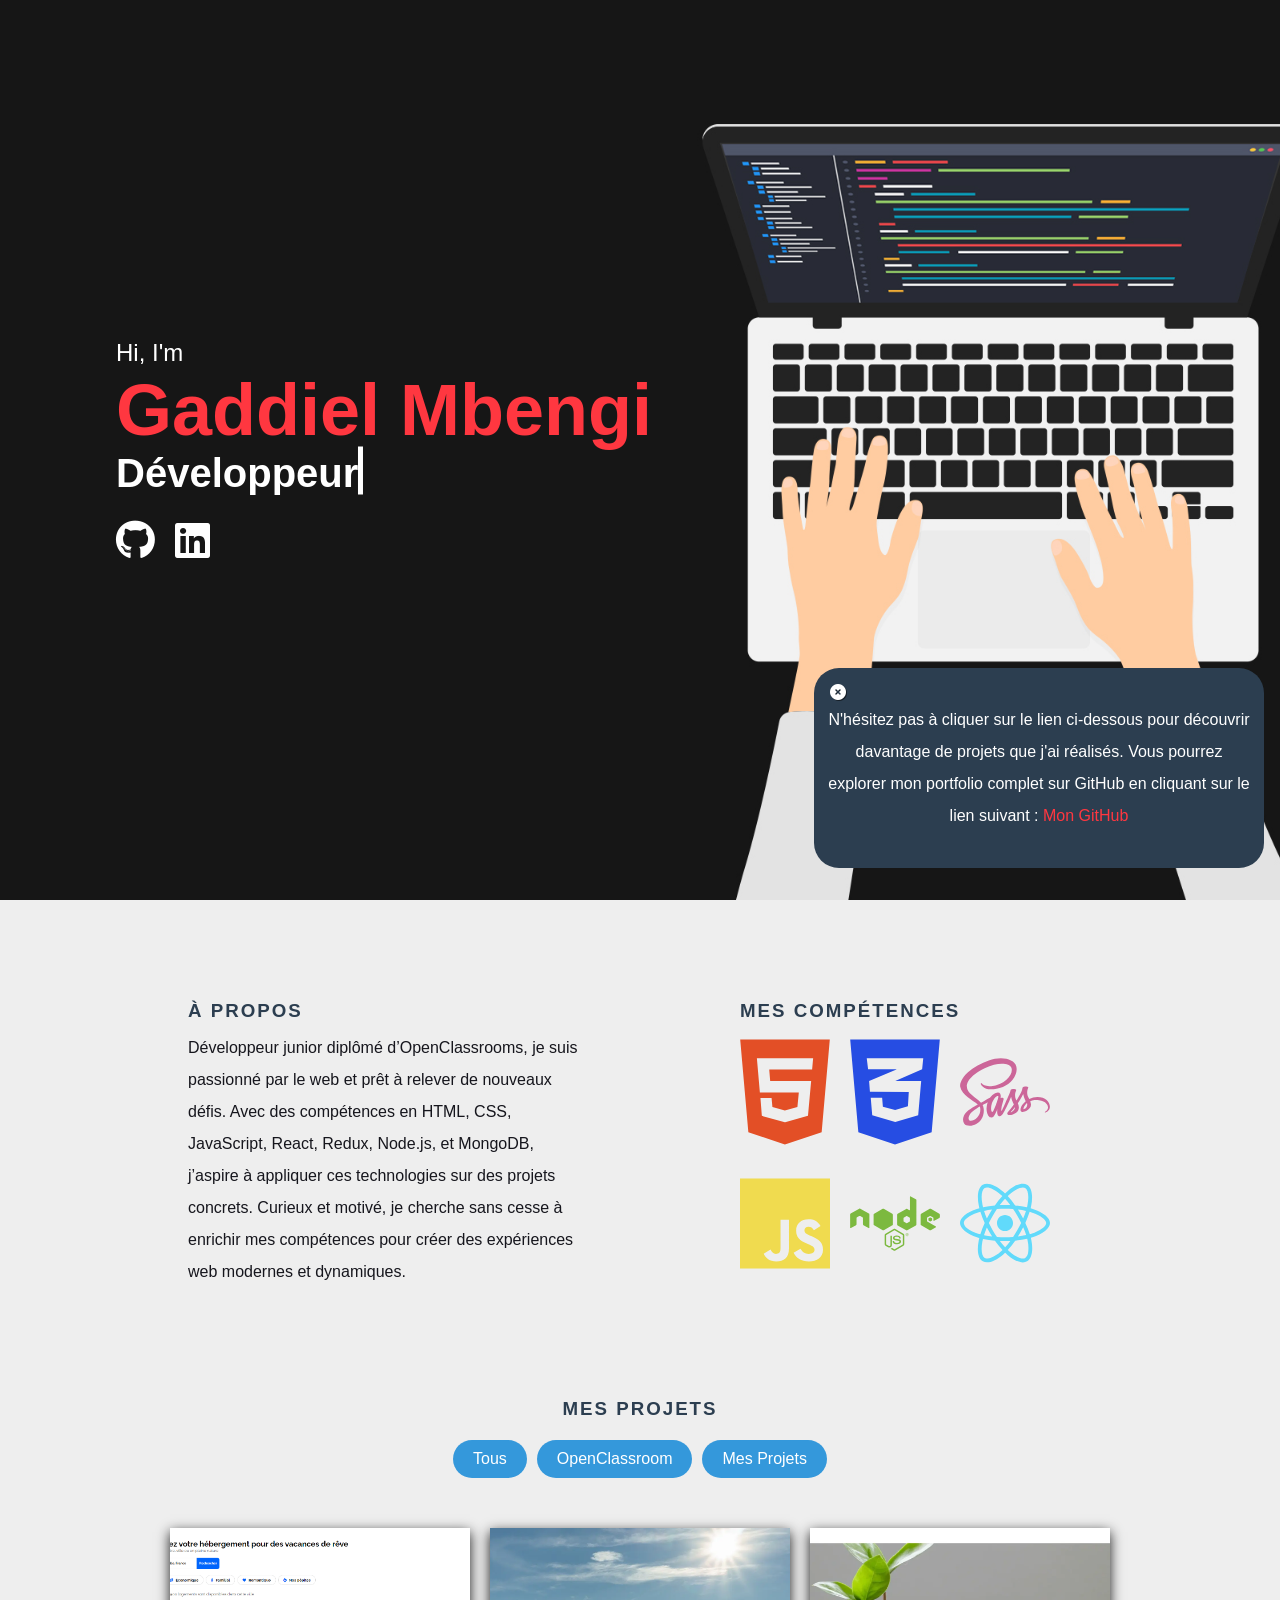
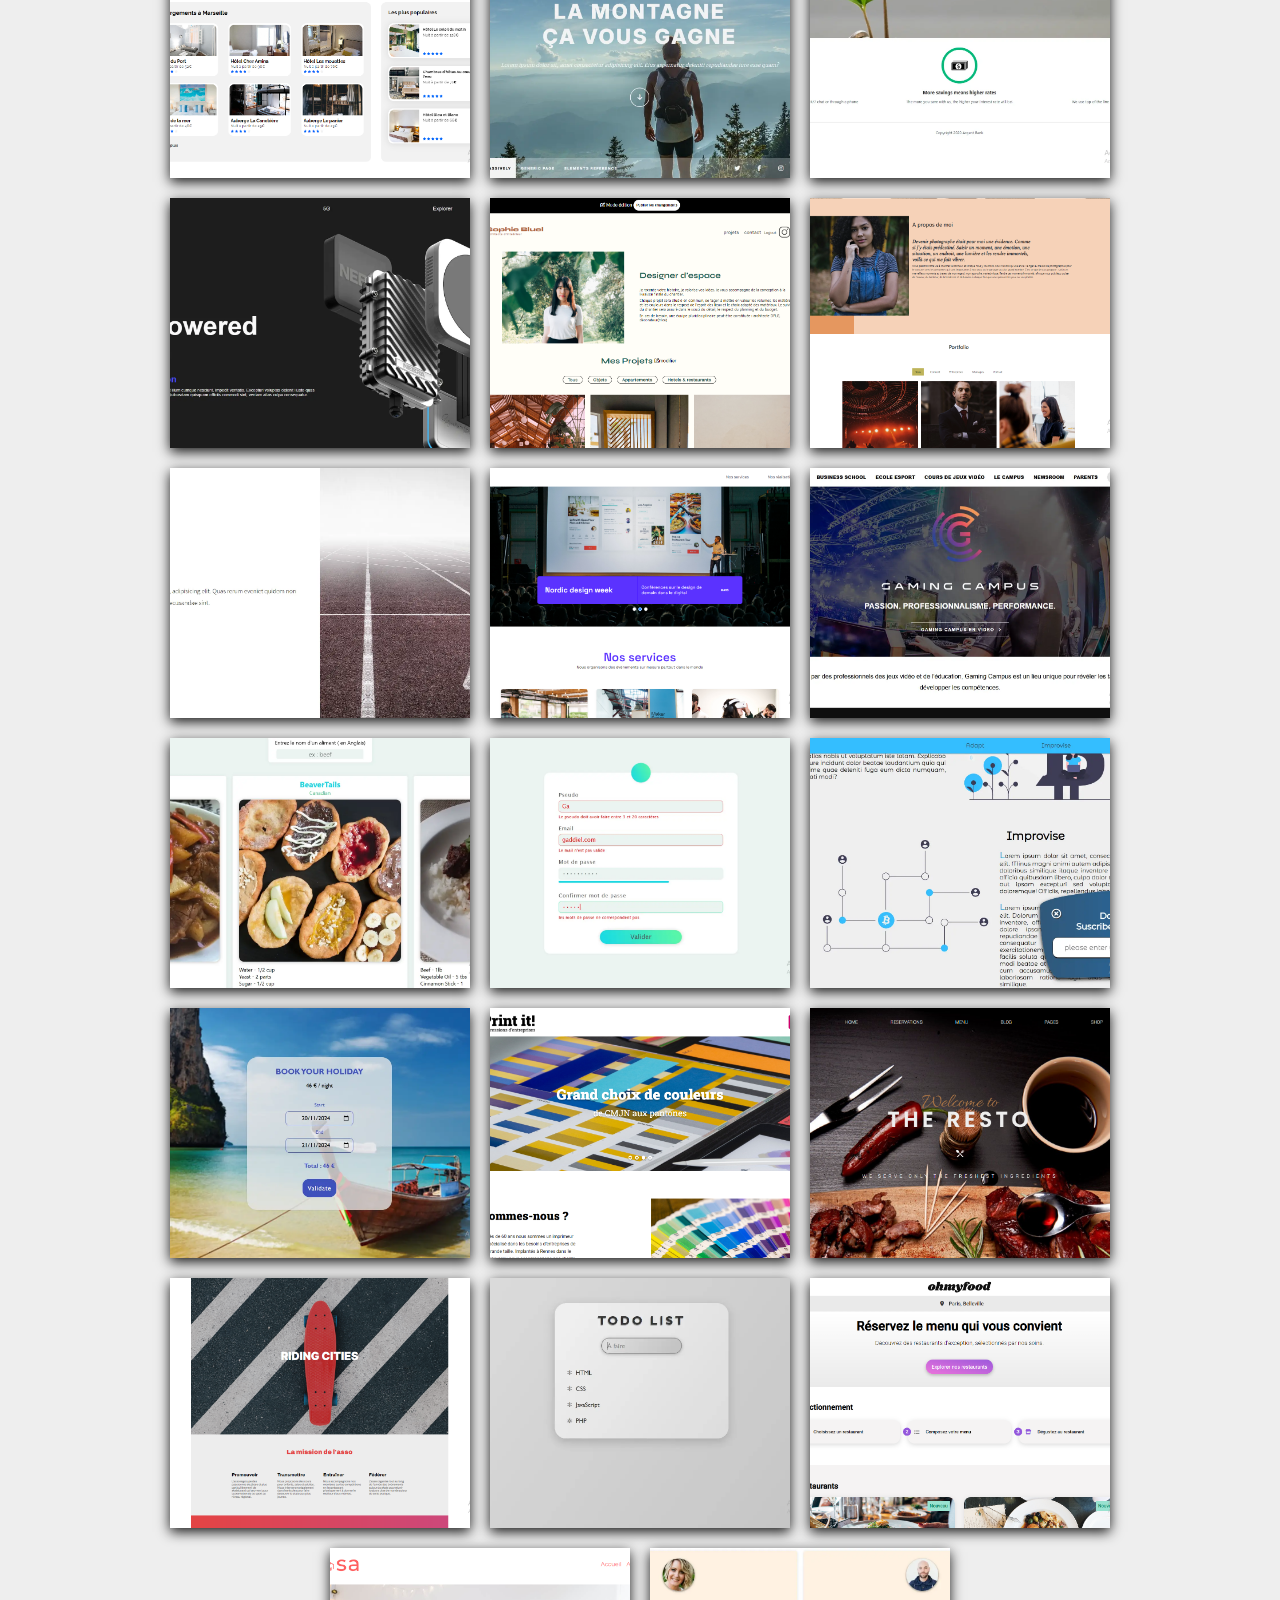
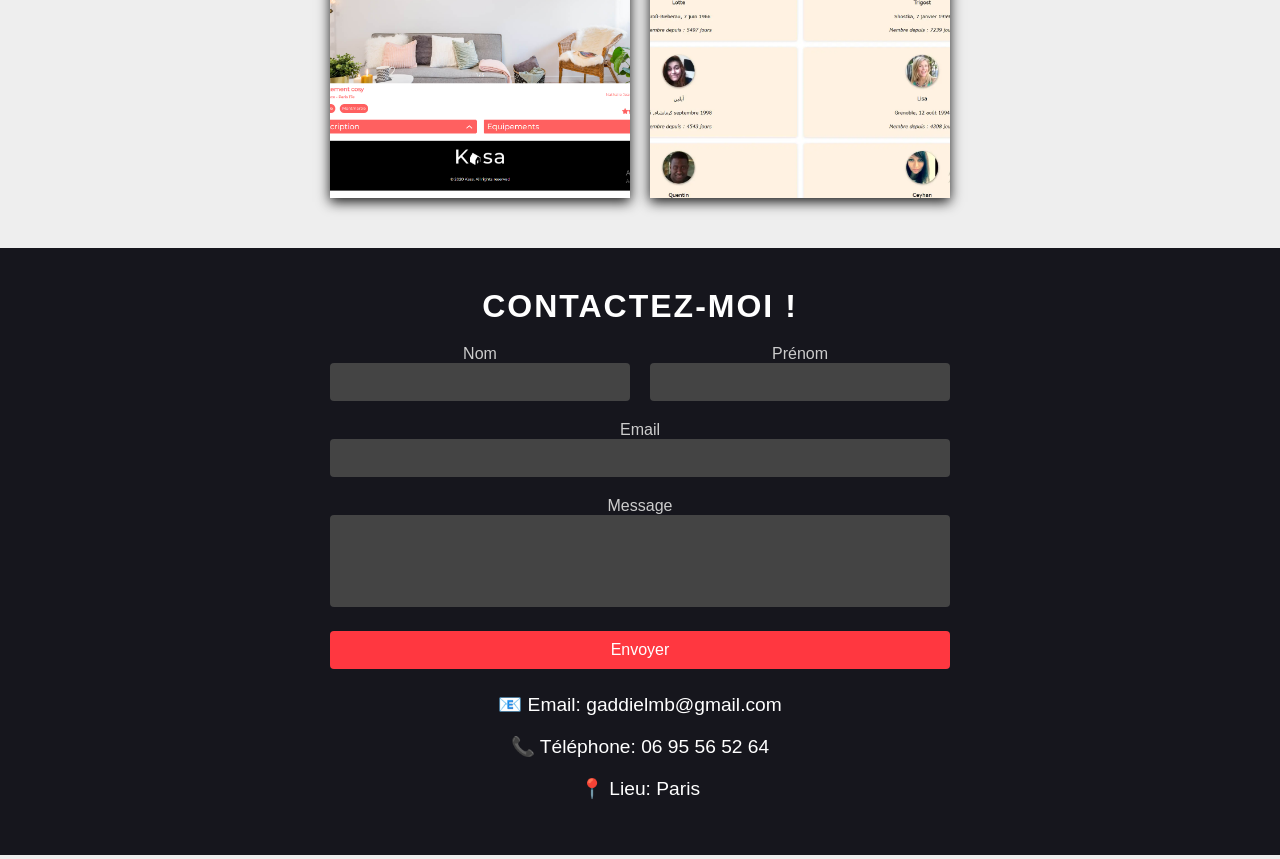
==== index.html @ 3ad23353 "first commit" ====
<!DOCTYPE html>
<html lang="en">
  <head>
    <meta charset="UTF-8" />
    <meta name="viewport" content="width=device-width, initial-scale=1.0" />
    <title>Portfolio</title>
    <link
      rel="stylesheet"
      href="https://cdnjs.cloudflare.com/ajax/libs/font-awesome/6.0.0-beta3/css/all.min.css"
    />
    <link rel="preconnect" href="https://fonts.googleapis.com" />
    <link rel="preconnect" href="https://fonts.gstatic.com" crossorigin />
    <link
      href="https://fonts.googleapis.com/css2?family=Montserrat:ital,wght@0,100..900;1,100..900&display=swap"
      rel="stylesheet"
    />
    <link rel="stylesheet" href="./assets/styles/index.css" />
  </head>
  <body>
    <header id="reset">
      <nav>
        <div class="hamburger-menu" id="hamburger-menu">
          <i class="fas fa-bars"></i>
        </div>
        <span class="link"><a href="#reset">Gaddiel Mbengi</a></span>
        <ul id="nav-links">
          <li><a href="#about" class="link">À Propos</a></li>
          <li><a href="#project" class="link">Projets</a></li>
          <li><a href="#contact" class="link">Contact</a></li>
        </ul>
      </nav>
      <div class="header-text">
        <div>
          <p>Hi, I'm</p>
          <h1>Gaddiel Mbengi</h1>
          <h2 id="target"></h2>
          <div class="social-links">
            <a href="https://github.com/Gaddmb" target="_blank">
              <i class="fab fa-github"></i>
            </a>
            <a href="https://www.linkedin.com/in/tonprofil" target="_blank">
              <i class="fab fa-linkedin"></i>
            </a>
          </div>
        </div>
      </div>
    </header>

    <main>
      <section class="about-section" id="about">
        <article class="about-description">
          <h3>À propos</h3>
          <p>
            Développeur junior diplômé d’OpenClassrooms, je suis passionné par
            le web et prêt à relever de nouveaux défis. Avec des compétences en
            HTML, CSS, JavaScript, React, Redux, Node.js, et MongoDB, j’aspire à
            appliquer ces technologies sur des projets concrets. Curieux et
            motivé, je cherche sans cesse à enrichir mes compétences pour créer
            des expériences web modernes et dynamiques.
          </p>
        </article>
        <div class="skills-section">
          <h3>Mes compétences</h3>
          <div id="skills-gallery" class="image-gallery"></div>
        </div>
      </section>

      <section class="container" id="project">
        <h3>Mes Projets</h3>
        <div class="tabs">
          <button
            class="tab-button"
            data-filter="all"
            aria-label="Tous les projets"
          >
            Tous
          </button>
          <button
            class="tab-button"
            data-filter="OpenClassroom"
            aria-label="Projets OpenClassroom"
          >
            OpenClassroom
          </button>
          <button
            class="tab-button"
            data-filter="MyProject"
            aria-label="Mes projets"
          >
            Mes Projets
          </button>
        </div>
        <div id="container-img" class="image-gallery"></div>
      </section>
    </main>
    <div class="pop-up" id="popup">
      <div class="pop-up-container">
        <p>
          N'hésitez pas à cliquer sur le lien ci-dessous pour découvrir
          davantage de projets que j'ai réalisés. Vous pourrez explorer mon
          portfolio complet sur GitHub en cliquant sur le lien suivant :
          <a href="https://github.com/Gaddmb?tab=repositories" target="_blank">
            Mon GitHub
          </a>
        </p>
        <i class="fas fa-times-circle" id="closeBtn"></i>
      </div>
    </div>

    <footer id="contact">
      <div class="container-footer">
        <h3>Contactez-moi !</h3>
        <form class="contact-form" action="#" method="post">
          <div class="form-row">
            <div class="form-group">
              <label for="last-name">Nom</label>
              <input type="text" id="last-name" name="last-name" required />
            </div>
            <div class="form-group">
              <label for="first-name">Prénom</label>
              <input type="text" id="first-name" name="first-name" required />
            </div>
          </div>
          <div class="form-group">
            <label for="email">Email</label>
            <input type="email" id="email" name="email" required />
          </div>
          <div class="form-group">
            <label for="message">Message</label>
            <textarea id="message" name="message" rows="4" required></textarea>
          </div>
          <button type="submit">Envoyer</button>
        </form>

        <div class="contact-info">
          <p>
            <span role="img" aria-label="Email">📧</span> Email:
            <a href="mailto:gaddielmb@gmail.com">gaddielmb@gmail.com</a>
          </p>
          <p>
            <span role="img" aria-label="Phone">📞</span> Téléphone:
            <a href="tel:+33695565264">06 95 56 52 64</a>
          </p>
          <p><span role="img" aria-label="Location">📍</span> Lieu: Paris</p>
        </div>
      </div>
    </footer>

    <script src="./assets/Js/index.js"></script>
  </body>
</html>
---- assets/styles/index.css ----
@font-face {
  font-family: "Montserrat";
  src: url(/assets/fonts/Montserrat-Regular.ttf);
}
*,
::before,
::after {
  margin: 0;
  padding: 0;
  -webkit-box-sizing: border-box;
          box-sizing: border-box;
  list-style: none;
  text-decoration: none;
}

html {
  scroll-behavior: smooth;
}

body {
  position: relative;
  min-height: 100vh;
  font-family: Montserra, sans-serif;
  background: #eee;
}

p {
  line-height: 2rem;
}

h3 {
  letter-spacing: 2px;
  text-transform: uppercase;
  color: #2c3e50;
}

header {
  position: relative;
  height: 100vh;
  width: 100%;
  background: url(/assets/img/Dev.jpg) fixed center/cover;
}
header .header-text {
  position: absolute;
  display: -webkit-box;
  display: -ms-flexbox;
  display: flex;
  -webkit-box-orient: vertical;
  -webkit-box-direction: normal;
      -ms-flex-direction: column;
          flex-direction: column;
  -webkit-box-pack: center;
      -ms-flex-pack: center;
          justify-content: center;
  -webkit-box-align: center;
      -ms-flex-align: center;
          align-items: center;
  top: 50%;
  left: 30%;
  -webkit-transform: translate(-50%, -50%);
          transform: translate(-50%, -50%);
}
header .header-text h1 {
  font-size: 4.5rem;
  color: #ff3740;
}
@media (max-width: 768px) {
  header .header-text h1 {
    font-size: 3rem;
  }
}
header .header-text h2 {
  font-size: 2.5rem;
  color: white;
}
@media (max-width: 768px) {
  header .header-text h2 {
    font-size: 2rem;
  }
}
header .header-text p {
  font-size: 1.5rem;
  color: white;
}
@media (max-width: 768px) {
  header .header-text p {
    font-size: 1.2rem;
  }
}
header .header-text #target {
  display: -webkit-box;
  display: -ms-flexbox;
  display: flex;
  position: relative;
}
header .header-text #target::after {
  content: "";
  height: 3rem;
  width: 5px;
  background: white;
  top: 0;
  -webkit-transform: translateY(-4px);
          transform: translateY(-4px);
  -webkit-animation: anim 1s linear infinite;
          animation: anim 1s linear infinite;
}
@-webkit-keyframes anim {
  50% {
    opacity: 0.1;
  }
  100% {
    opacity: 1;
  }
}
@keyframes anim {
  50% {
    opacity: 0.1;
  }
  100% {
    opacity: 1;
  }
}
@media (max-width: 768px) {
  header .header-text {
    left: 40%;
  }
}
header .social-links {
  display: -webkit-box;
  display: -ms-flexbox;
  display: flex;
  gap: 20px;
  margin-top: 20px;
}
header .social-links a {
  color: white;
  font-size: 2.5rem;
}
header nav {
  display: -webkit-box;
  display: -ms-flexbox;
  display: flex;
  -webkit-box-align: center;
      -ms-flex-align: center;
          align-items: center;
  -webkit-box-pack: justify;
      -ms-flex-pack: justify;
          justify-content: space-between;
  position: fixed;
  width: 100%;
  padding: 20px 50px;
  background-color: #16161d;
  top: -80px;
  z-index: 1;
  -webkit-transition: 1s;
  transition: 1s;
}
header nav .hamburger-menu {
  display: none;
  cursor: pointer;
  font-size: 2rem;
  color: white;
}
header nav a {
  color: white;
  -webkit-transition: 0.8s;
  transition: 0.8s;
}
header nav a:hover {
  color: #ff3740;
}
header nav #nav-links {
  display: -webkit-box;
  display: -ms-flexbox;
  display: flex;
  -webkit-box-pack: end;
      -ms-flex-pack: end;
          justify-content: flex-end;
  width: 50%;
}
header nav #nav-links li {
  padding: 10px;
  cursor: pointer;
}
header nav #nav-links.active {
  display: -webkit-box;
  display: -ms-flexbox;
  display: flex;
}
@media (max-width: 768px) {
  header nav {
    -webkit-box-orient: vertical;
    -webkit-box-direction: normal;
        -ms-flex-direction: column;
            flex-direction: column;
    padding: 15px;
  }
  header nav .hamburger-menu {
    display: block;
  }
  header nav #nav-links {
    display: none;
    -webkit-box-orient: vertical;
    -webkit-box-direction: normal;
        -ms-flex-direction: column;
            flex-direction: column;
    width: 100%;
    text-align: center;
  }
  header nav #nav-links li {
    padding: 15px 0;
  }
  header nav #nav-links.active {
    display: -webkit-box;
    display: -ms-flexbox;
    display: flex;
  }
}

main {
  width: 80%;
  margin: 0 auto;
  color: #16161d;
}
main .about-section {
  display: grid;
  grid-template-columns: 50% 50%;
  margin: 40px 0;
}
main .about-section .about-description {
  padding: 60px;
  -webkit-transform: translateY(80px);
          transform: translateY(80px);
  opacity: 0;
  -webkit-transition: 1s ease-in;
  transition: 1s ease-in;
}
main .about-section .about-description p {
  margin-top: 10px;
}
main .about-section .skills-section {
  padding: 60px 100px;
  -webkit-transform: translateY(80px);
          transform: translateY(80px);
  opacity: 0;
  -webkit-transition: 1s ease-in;
  transition: 1s ease-in;
}
main .about-section .skills-section #skills-gallery {
  display: -webkit-box;
  display: -ms-flexbox;
  display: flex;
  -ms-flex-wrap: wrap;
      flex-wrap: wrap;
  gap: 20px;
  -webkit-box-pack: start;
      -ms-flex-pack: start;
          justify-content: flex-start;
  margin-top: 10px;
}
main .about-section .skills-section #skills-gallery img {
  width: 100%;
  height: auto;
  max-width: 90px;
  -o-object-fit: contain;
     object-fit: contain;
  -webkit-transition: -webkit-transform 0.3s ease;
  transition: -webkit-transform 0.3s ease;
  transition: transform 0.3s ease;
  transition: transform 0.3s ease, -webkit-transform 0.3s ease;
}
main .about-section .skills-section #skills-gallery img:hover {
  -webkit-transform: scale(1.1);
          transform: scale(1.1);
}
@media (max-width: 768px) {
  main .about-section .skills-section #skills-gallery {
    -ms-flex-pack: distribute;
        justify-content: space-around;
    gap: 20px;
    margin-top: 30px;
  }
}
@media (max-width: 768px) {
  main h3 {
    font-size: 1.5rem;
    margin: 20px 0;
  }
  main .about-section {
    grid-template-columns: 1fr;
  }
  main .about-section .about-description,
  main .about-section .skills-section {
    padding: 20px;
  }
}
main .container {
  margin-top: 50px;
  text-align: center;
  -webkit-transform: translateY(80px);
          transform: translateY(80px);
  opacity: 0;
  -webkit-transition: 1s ease-in;
  transition: 1s ease-in;
}
main .container .tabs {
  margin: 20px 0;
  text-align: center;
  display: -webkit-box;
  display: -ms-flexbox;
  display: flex;
  -webkit-box-pack: center;
      -ms-flex-pack: center;
          justify-content: center;
  gap: 10px;
}
main .container .tabs .tab-button {
  padding: 10px 20px;
  cursor: pointer;
  color: white;
  background-color: #3498db;
  border-radius: 50px;
  border: none;
  font-size: 1rem;
}
main .container .tabs .tab-button:hover {
  background-color: #2c3e50;
  -webkit-transform: scale(1.05);
          transform: scale(1.05);
}
@media (max-width: 468px) {
  main .container .tabs .tab-button {
    padding: 0px 20px;
  }
}
main .container .image-gallery {
  display: -webkit-box;
  display: -ms-flexbox;
  display: flex;
  -ms-flex-wrap: wrap;
      flex-wrap: wrap;
  gap: 20px;
  -webkit-box-pack: center;
      -ms-flex-pack: center;
          justify-content: center;
  margin-bottom: 50px;
  margin-top: 50px;
}
main .container .project-card {
  position: relative;
  width: 300px;
  height: 250px;
  overflow: hidden;
  background-color: white;
  -webkit-box-shadow: 0 4px 12px rgba(0, 0, 0, 0.9);
          box-shadow: 0 4px 12px rgba(0, 0, 0, 0.9);
  -webkit-transition: -webkit-box-shadow 0.3s ease, -webkit-transform 0.2s ease;
  transition: -webkit-box-shadow 0.3s ease, -webkit-transform 0.2s ease;
  transition: box-shadow 0.3s ease, transform 0.2s ease;
  transition: box-shadow 0.3s ease, transform 0.2s ease, -webkit-box-shadow 0.3s ease, -webkit-transform 0.2s ease;
}
main .container .project-card:hover {
  -webkit-box-shadow: 0px 6px 10px rgba(0, 0, 0, 0.3);
          box-shadow: 0px 6px 10px rgba(0, 0, 0, 0.3);
  -webkit-transform: translateY(-5px);
          transform: translateY(-5px);
}
main .container .project-card img {
  width: 100%;
  height: 100%;
  -o-object-fit: cover;
     object-fit: cover;
  -webkit-transition: -webkit-transform 0.3s ease;
  transition: -webkit-transform 0.3s ease;
  transition: transform 0.3s ease;
  transition: transform 0.3s ease, -webkit-transform 0.3s ease;
}
main .container .project-card img:hover {
  -webkit-transform: scale(1.1);
          transform: scale(1.1);
}
@media (max-width: 768px) {
  main .container .project-card {
    width: 100%;
    height: auto;
  }
}
main .container .overlay {
  position: absolute;
  top: 0;
  left: 0;
  width: 100%;
  height: 100%;
  background-color: rgba(0, 0, 0, 0.8);
  display: -webkit-box;
  display: -ms-flexbox;
  display: flex;
  -webkit-box-orient: vertical;
  -webkit-box-direction: normal;
      -ms-flex-direction: column;
          flex-direction: column;
  -webkit-box-pack: center;
      -ms-flex-pack: center;
          justify-content: center;
  -webkit-box-align: center;
      -ms-flex-align: center;
          align-items: center;
  opacity: 0;
  -webkit-transition: opacity 0.3s ease;
  transition: opacity 0.3s ease;
}
main .container .overlay:hover {
  opacity: 1;
}
main .container .overlay h4 {
  color: #eee;
  margin-bottom: 10px;
  font-size: 18px;
}
main .container .overlay a {
  color: #ff3740;
  text-decoration: none;
  font-weight: bold;
}
main .container .overlay a:hover {
  text-decoration: underline;
  color: #ff3740;
}

footer {
  background-color: #16161d;
  color: white;
  padding: 40px 20px;
  text-align: center;
}
footer .container-footer {
  max-width: 50%;
  margin: 0 auto;
}
@media (max-width: 768px) {
  footer .container-footer {
    max-width: 80%;
  }
}
footer .container-footer h3 {
  font-size: 2rem;
  margin-bottom: 20px;
  color: white;
}
footer .contact-form {
  display: -webkit-box;
  display: -ms-flexbox;
  display: flex;
  -webkit-box-orient: vertical;
  -webkit-box-direction: normal;
      -ms-flex-direction: column;
          flex-direction: column;
  gap: 20px;
}
footer .form-row {
  display: -webkit-box;
  display: -ms-flexbox;
  display: flex;
  gap: 20px;
}
footer .form-group {
  -webkit-box-flex: 1;
      -ms-flex: 1;
          flex: 1;
}
footer .form-group label {
  font-size: 1rem;
  margin-bottom: 5px;
  color: #ccc;
}
footer .form-group input,
footer .form-group textarea {
  width: 100%;
  padding: 10px;
  border: none;
  border-radius: 4px;
  background-color: #444;
  color: white;
  font-size: 1rem;
  resize: none;
}
footer .form-group input::-webkit-input-placeholder, footer .form-group textarea::-webkit-input-placeholder {
  color: white;
}
footer .form-group input::-moz-placeholder, footer .form-group textarea::-moz-placeholder {
  color: white;
}
footer .form-group input:-ms-input-placeholder, footer .form-group textarea:-ms-input-placeholder {
  color: white;
}
footer .form-group input::-ms-input-placeholder, footer .form-group textarea::-ms-input-placeholder {
  color: white;
}
footer .form-group input::placeholder,
footer .form-group textarea::placeholder {
  color: white;
}
footer button {
  padding: 10px 20px;
  background-color: #ff3740;
  color: white;
  border: none;
  border-radius: 4px;
  cursor: pointer;
  font-size: 1rem;
  -webkit-transition: background-color 0.3s;
  transition: background-color 0.3s;
}
footer button:hover {
  background-color: #ff3740;
}
footer .contact-info {
  margin-top: 20px;
  font-size: 1.2rem;
}
footer .contact-info p {
  margin: 10px 0;
}
footer .contact-info a {
  color: white;
  text-decoration: none;
}
footer .contact-info a:hover {
  text-decoration: underline;
}

.pop-up {
  position: fixed;
  right: 1rem;
  bottom: 2rem;
  width: 450px;
  height: 200px;
  background-color: #2c3e50;
  border-radius: 25px;
  opacity: 0;
  -webkit-transform: translateX(300px);
          transform: translateX(300px);
  -webkit-transition: 1s ease-out;
  transition: 1s ease-out;
  display: -webkit-box;
  display: -ms-flexbox;
  display: flex;
  -webkit-box-pack: center;
      -ms-flex-pack: center;
          justify-content: center;
  -webkit-box-align: center;
      -ms-flex-align: center;
          align-items: center;
}
.pop-up a {
  color: #ff3740;
}
.pop-up .pop-up-container p {
  text-align: center;
  color: white;
  padding: 12px;
  font-size: 1rem;
}
.pop-up .pop-up-container .fa-times-circle {
  position: absolute;
  left: 1rem;
  top: 1rem;
  font-size: 1rem;
  color: white;
  text-shadow: 1px 1px 0px rgba(0, 0, 0, 0.5);
  cursor: pointer;
}
@media (max-width: 1024px) {
  .pop-up {
    width: 400px;
    height: 180px;
    border-radius: 20px;
  }
  .pop-up .pop-up-container p {
    font-size: 1rem;
    padding: 10px;
  }
  .pop-up .pop-up-container .fa-times-circle {
    font-size: 1rem;
  }
}
@media (max-width: 768px) {
  .pop-up {
    width: 50%;
    height: auto;
    right: 0.5rem;
    bottom: 1rem;
    border-radius: 20px;
  }
  .pop-up .pop-up-container p {
    font-size: 14px;
    padding: 10px 30px;
    line-height: 1;
  }
  .pop-up .pop-up-container .fa-times-circle {
    font-size: 1rem;
  }
}
@media (max-width: 480px) {
  .pop-up {
    width: 95%;
    height: auto;
    bottom: 0;
    right: 0;
    left: 0;
    border-radius: 15px;
  }
  .pop-up .pop-up-container p {
    font-size: 0.9rem;
    padding: 8px;
  }
  .pop-up .pop-up-container .fa-times-circle {
    font-size: 1.5rem;
  }
}
@media (max-width: 375px) {
  .pop-up {
    width: 92%;
    height: auto;
    bottom: 0.5rem;
    right: 0.5rem;
    left: 0.5rem;
    border-radius: 10px;
  }
  .pop-up .pop-up-container p {
    font-size: 0.85rem;
    padding: 8px;
  }
  .pop-up .pop-up-container .fa-times-circle {
    font-size: 1.4rem;
  }
}/*# sourceMappingURL=index.css.map */
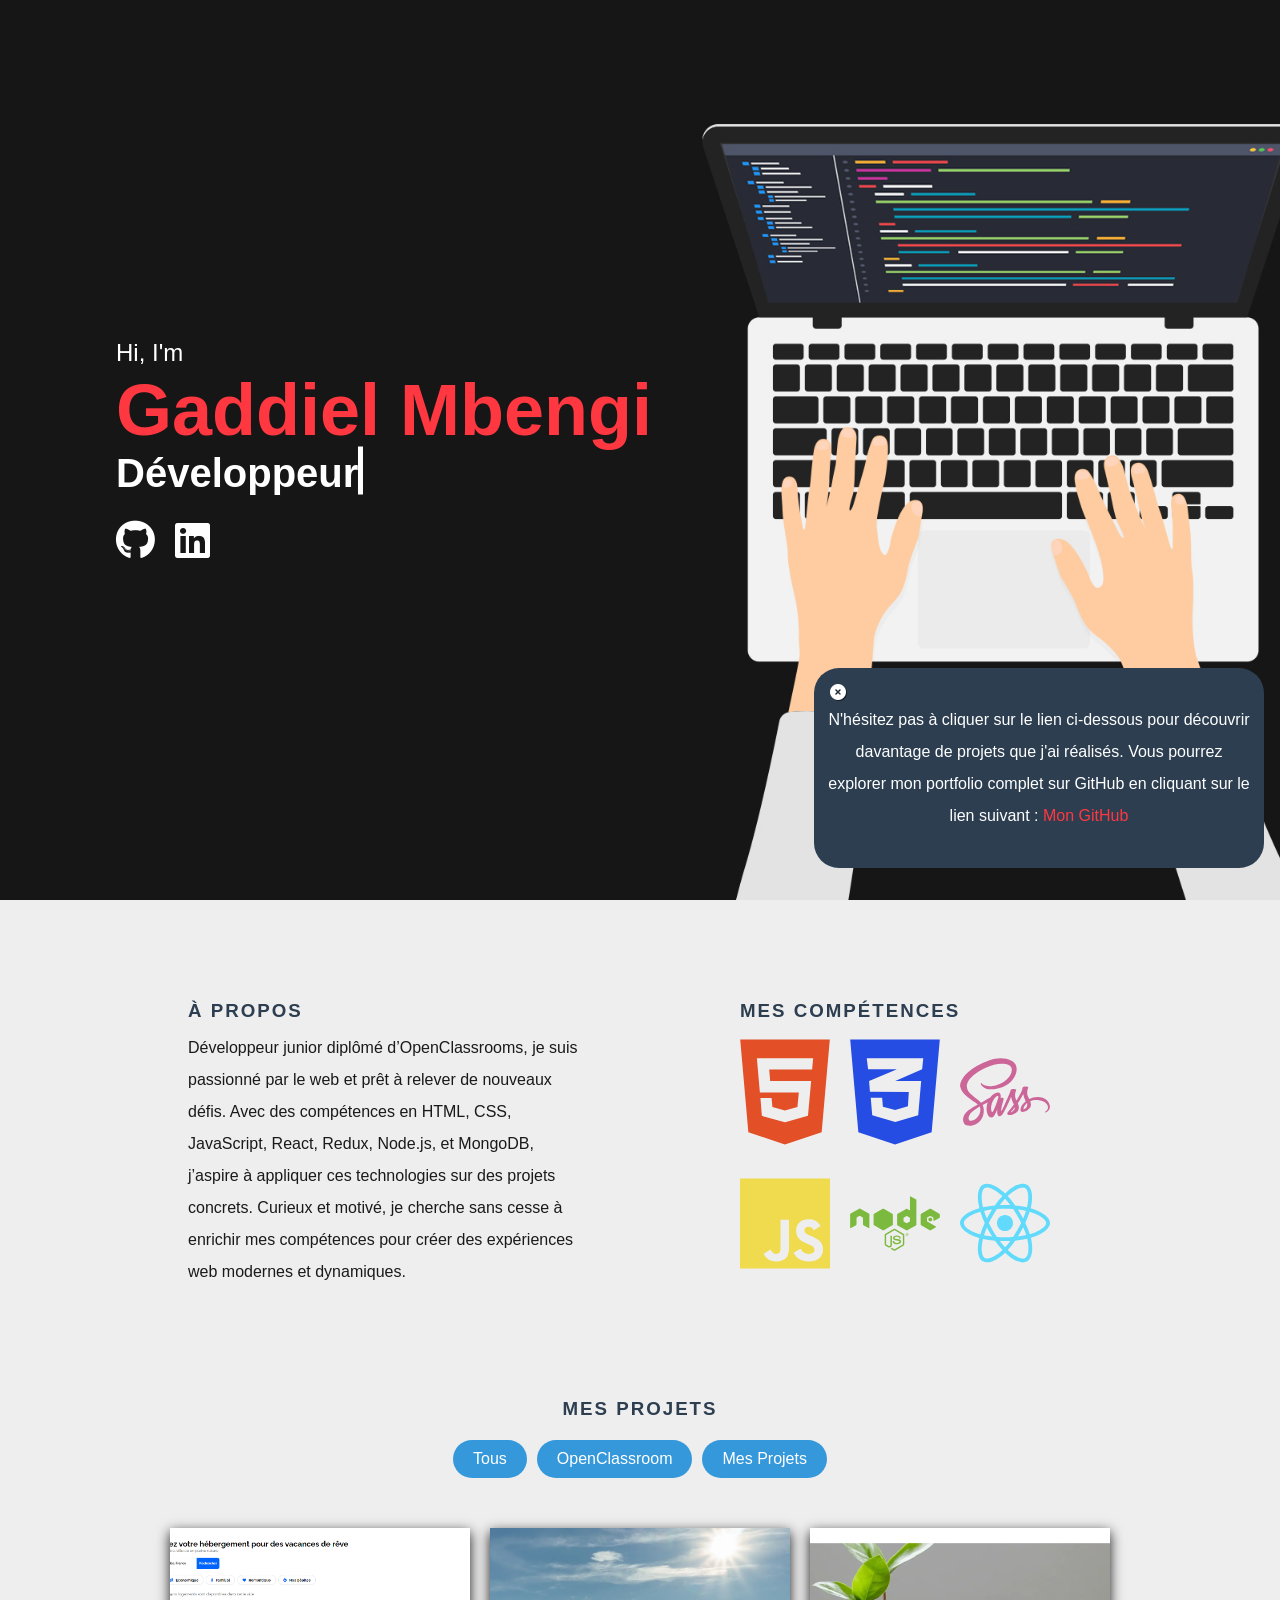
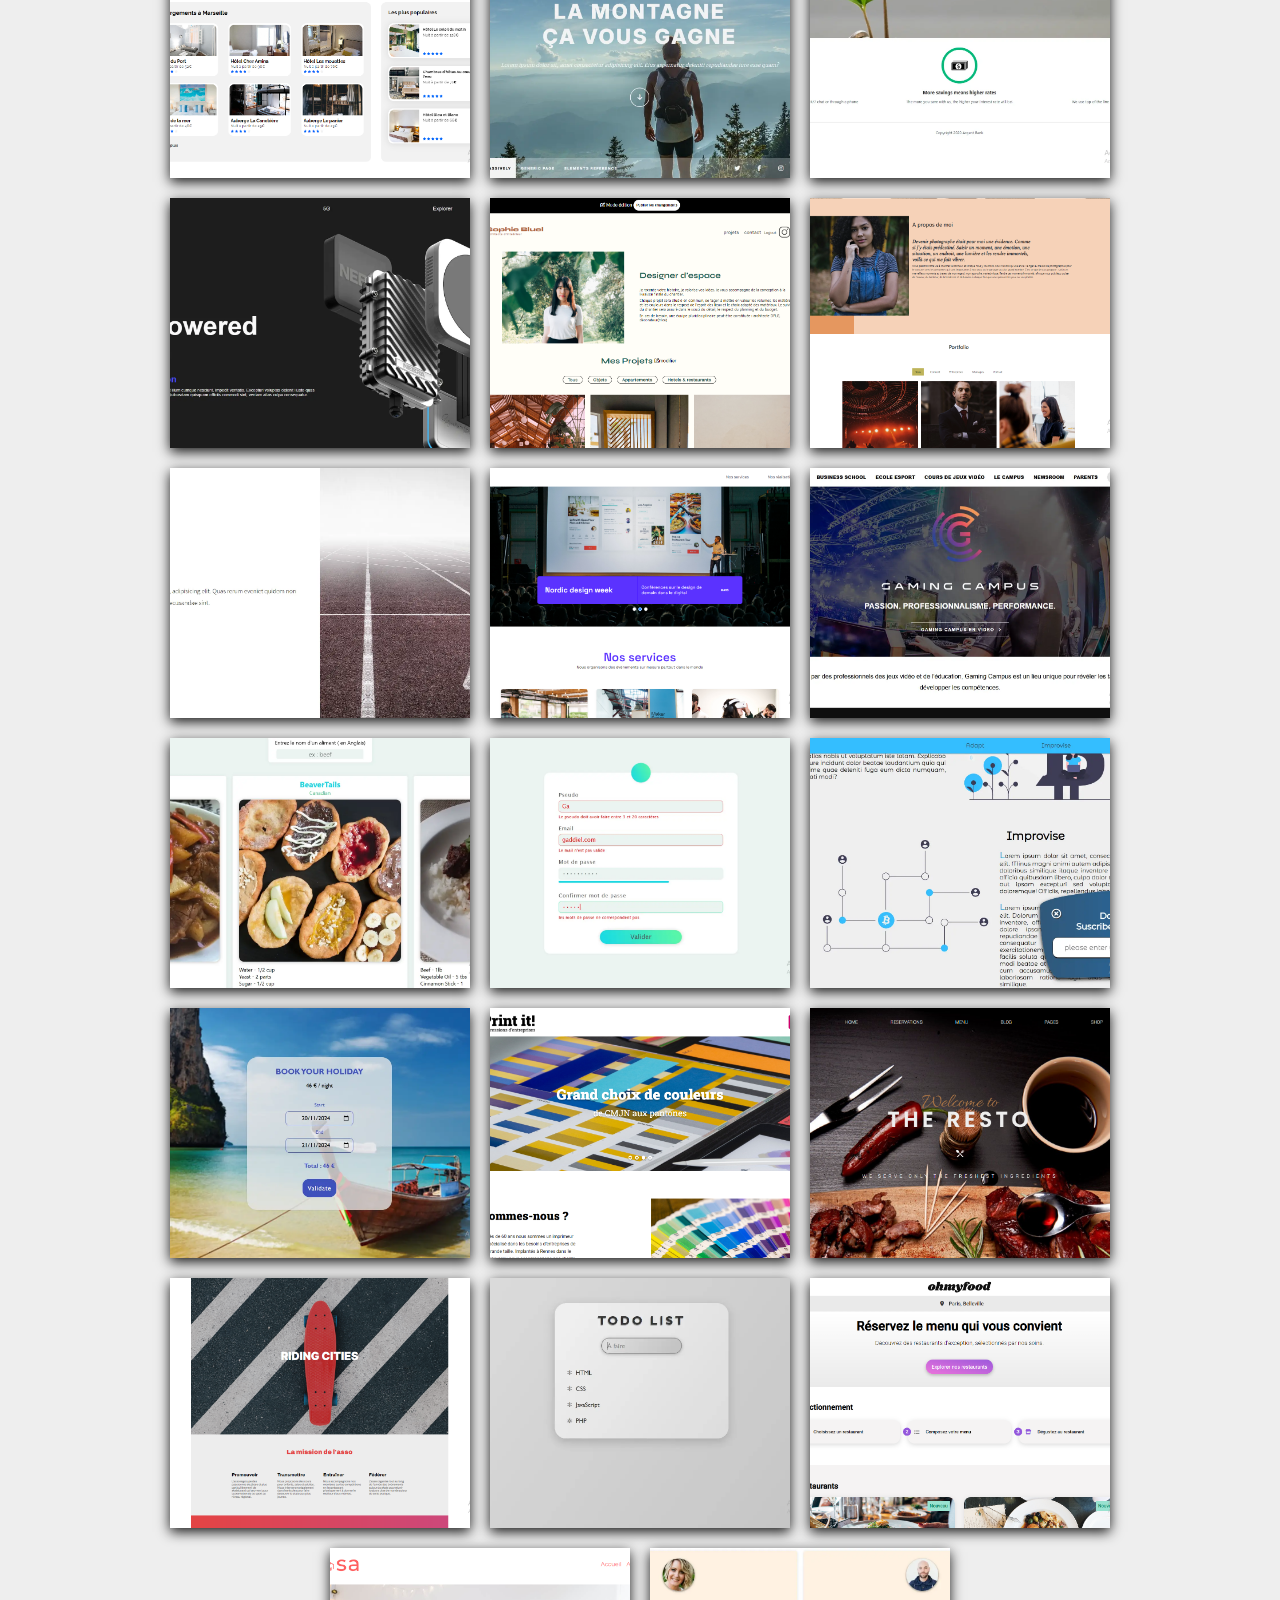
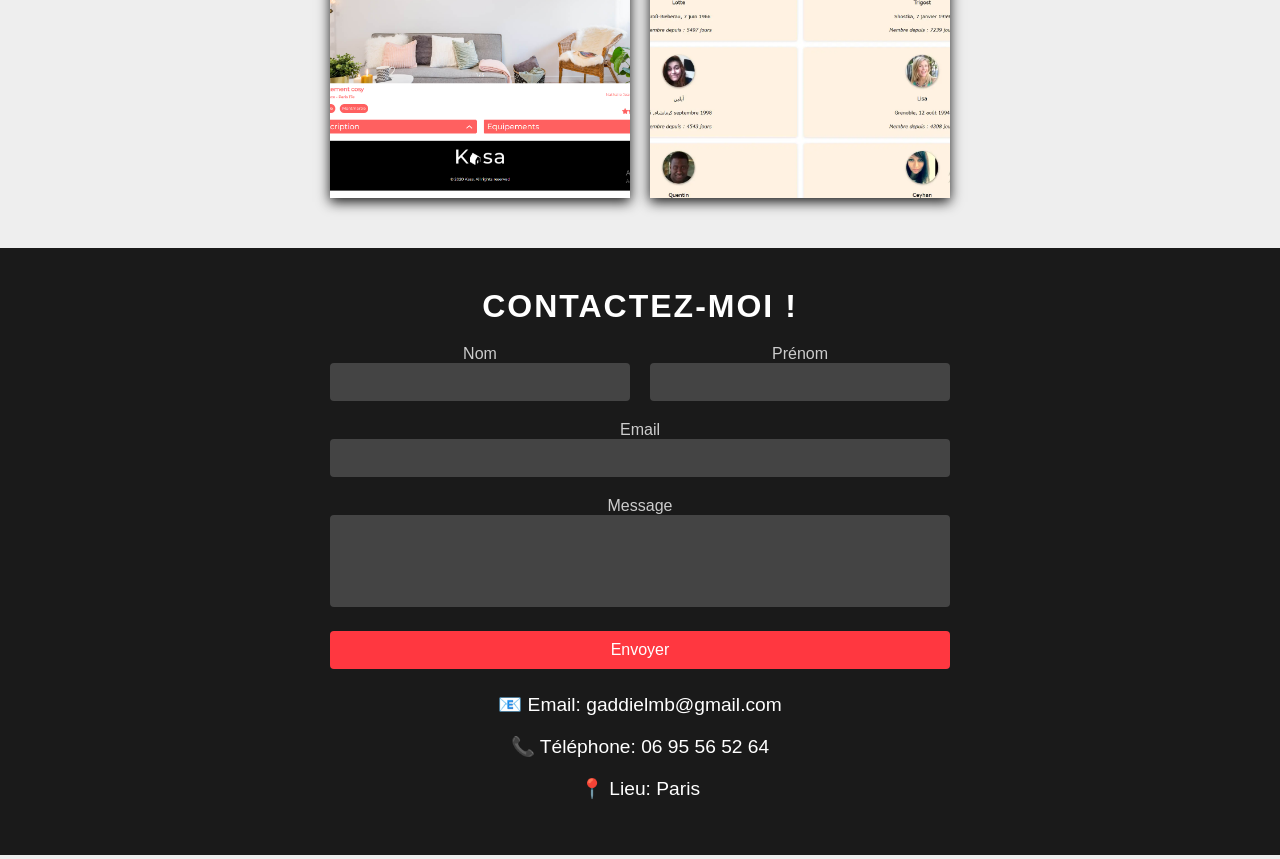
==== commit 8701cac3: "Modification html" ====
--- a/index.html
+++ b/index.html
@@ -68,25 +68,11 @@
       <section class="container" id="project">
         <h3>Mes Projets</h3>
         <div class="tabs">
-          <button
-            class="tab-button"
-            data-filter="all"
-            aria-label="Tous les projets"
-          >
-            Tous
-          </button>
-          <button
-            class="tab-button"
-            data-filter="OpenClassroom"
-            aria-label="Projets OpenClassroom"
-          >
+          <button class="tab-button" data-filter="all">Tous</button>
+          <button class="tab-button" data-filter="OpenClassroom">
             OpenClassroom
           </button>
-          <button
-            class="tab-button"
-            data-filter="MyProject"
-            aria-label="Mes projets"
-          >
+          <button class="tab-button" data-filter="MyProject">
             Mes Projets
           </button>
         </div>
--- a/assets/styles/index.css
+++ b/assets/styles/index.css
@@ -38,7 +38,7 @@
   position: relative;
   height: 100vh;
   width: 100%;
-  background: url(/assets/img/Dev.jpg) fixed center/cover;
+  background: url(../img/header.jpg) fixed center/cover;
 }
 header .header-text {
   position: absolute;
@@ -149,7 +149,7 @@
   position: fixed;
   width: 100%;
   padding: 20px 50px;
-  background-color: #16161d;
+  background-color: #1a1a1a;
   top: -80px;
   z-index: 1;
   -webkit-transition: 1s;
@@ -167,7 +167,7 @@
   transition: 0.8s;
 }
 header nav a:hover {
-  color: #ff3740;
+  color: #3498db;
 }
 header nav #nav-links {
   display: -webkit-box;
@@ -220,7 +220,7 @@
 main {
   width: 80%;
   margin: 0 auto;
-  color: #16161d;
+  color: #1a1a1a;
 }
 main .about-section {
   display: grid;
@@ -428,7 +428,7 @@
 }
 
 footer {
-  background-color: #16161d;
+  background-color: #1a1a1a;
   color: white;
   padding: 40px 20px;
   text-align: center;
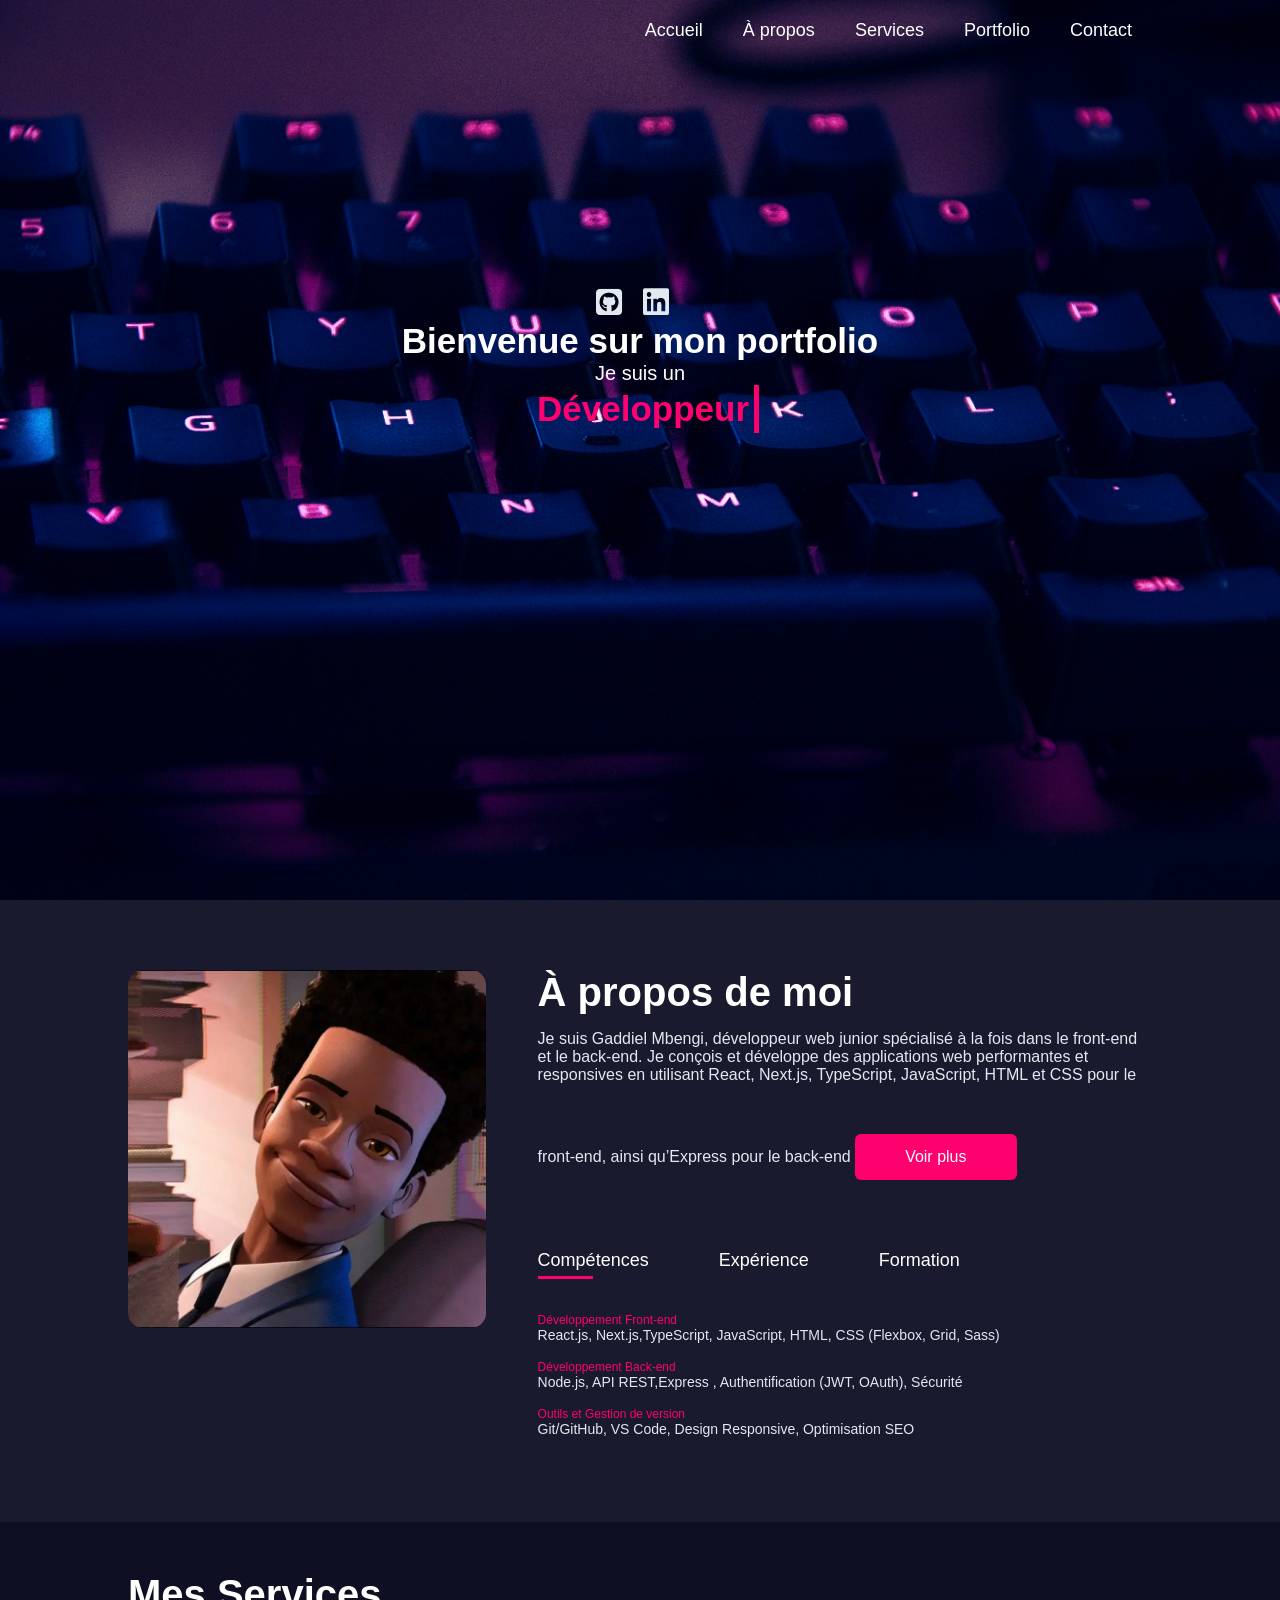
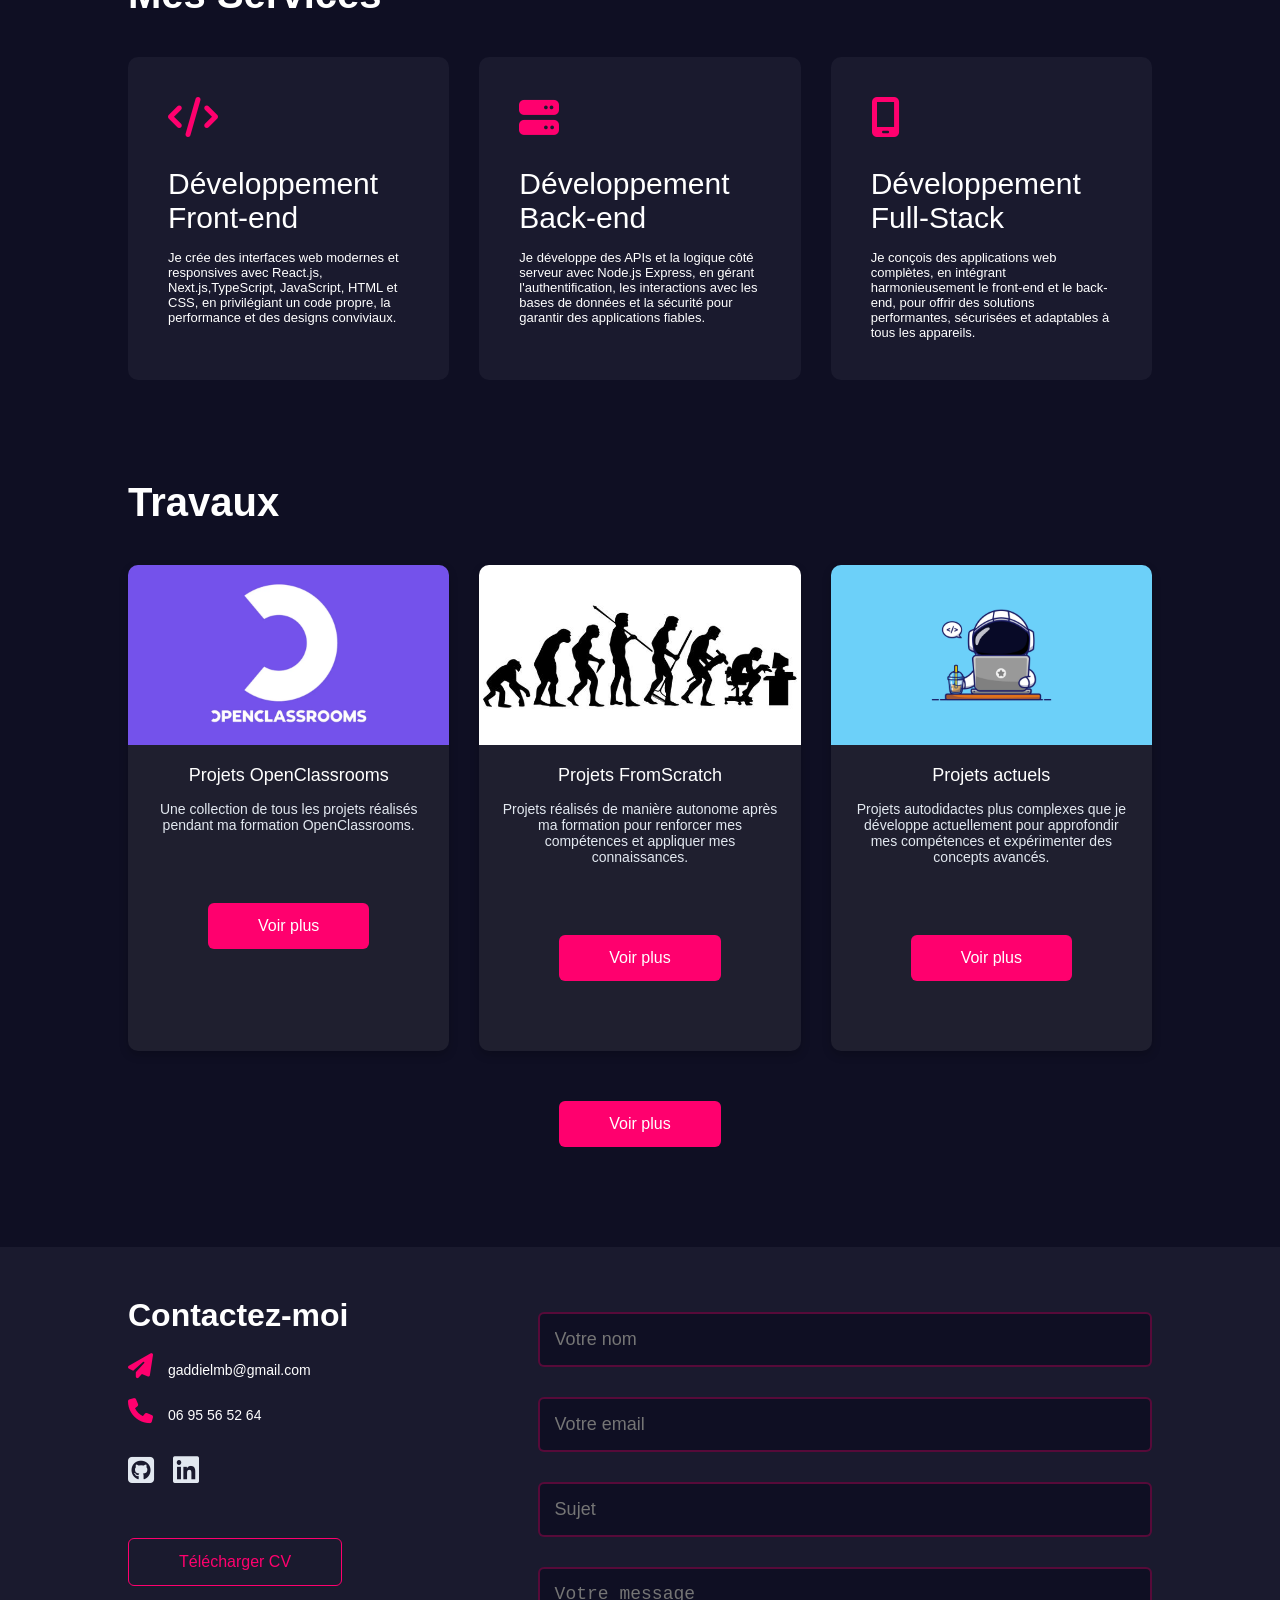
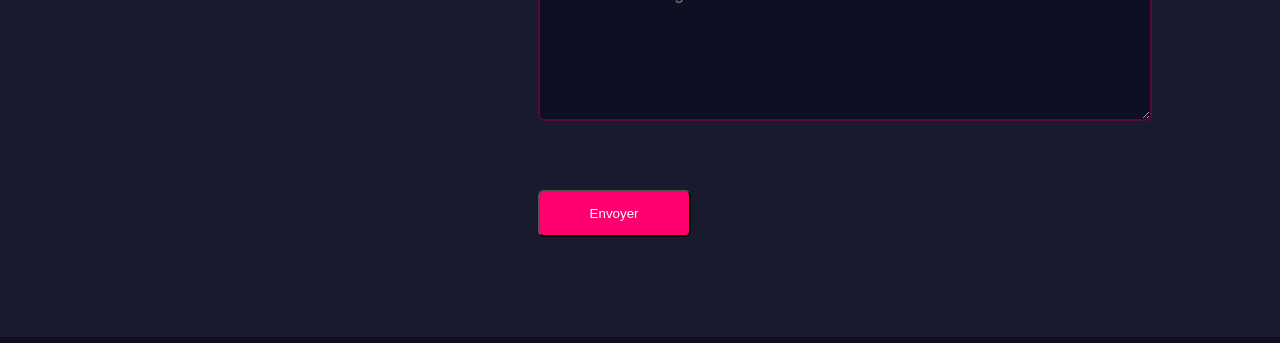
==== commit f69cd2b5: "end of protfolio project" ====
--- a/index.html
+++ b/index.html
@@ -1,137 +1,279 @@
 <!DOCTYPE html>
-<html lang="en">
+<html lang="fr">
   <head>
     <meta charset="UTF-8" />
     <meta name="viewport" content="width=device-width, initial-scale=1.0" />
     <title>Portfolio</title>
+    <link rel="stylesheet" href="style.css" />
     <link
       rel="stylesheet"
-      href="https://cdnjs.cloudflare.com/ajax/libs/font-awesome/6.0.0-beta3/css/all.min.css"
+      href="https://cdnjs.cloudflare.com/ajax/libs/font-awesome/6.2.1/css/all.min.css"
+      integrity="sha512-MV7K8+y+gLIBoVD59lQIYicR65iaqukzvf/nwasF0nqhPay5w/9lJmVM2hMDcnK1OnMGCdVK+iQrJ7lzPJQd1w=="
+      crossorigin="anonymous"
+      referrerpolicy="no-referrer"
     />
-    <link rel="preconnect" href="https://fonts.googleapis.com" />
-    <link rel="preconnect" href="https://fonts.gstatic.com" crossorigin />
-    <link
-      href="https://fonts.googleapis.com/css2?family=Montserrat:ital,wght@0,100..900;1,100..900&display=swap"
-      rel="stylesheet"
-    />
-    <link rel="stylesheet" href="./assets/styles/index.css" />
   </head>
   <body>
-    <header id="reset">
-      <nav>
-        <div class="hamburger-menu" id="hamburger-menu">
-          <i class="fas fa-bars"></i>
-        </div>
-        <span class="link"><a href="#reset">Gaddiel Mbengi</a></span>
-        <ul id="nav-links">
-          <li><a href="#about" class="link">À Propos</a></li>
-          <li><a href="#project" class="link">Projets</a></li>
-          <li><a href="#contact" class="link">Contact</a></li>
-        </ul>
-      </nav>
-      <div class="header-text">
-        <div>
-          <p>Hi, I'm</p>
-          <h1>Gaddiel Mbengi</h1>
-          <h2 id="target"></h2>
-          <div class="social-links">
-            <a href="https://github.com/Gaddmb" target="_blank">
-              <i class="fab fa-github"></i>
-            </a>
-            <a href="https://www.linkedin.com/in/tonprofil" target="_blank">
-              <i class="fab fa-linkedin"></i>
-            </a>
-          </div>
-        </div>
-      </div>
-    </header>
-
-    <main>
-      <section class="about-section" id="about">
-        <article class="about-description">
-          <h3>À propos</h3>
-          <p>
-            Développeur junior diplômé d’OpenClassrooms, je suis passionné par
-            le web et prêt à relever de nouveaux défis. Avec des compétences en
-            HTML, CSS, JavaScript, React, Redux, Node.js, et MongoDB, j’aspire à
-            appliquer ces technologies sur des projets concrets. Curieux et
-            motivé, je cherche sans cesse à enrichir mes compétences pour créer
-            des expériences web modernes et dynamiques.
-          </p>
-        </article>
-        <div class="skills-section">
-          <h3>Mes compétences</h3>
-          <div id="skills-gallery" class="image-gallery"></div>
-        </div>
-      </section>
-
-      <section class="container" id="project">
-        <h3>Mes Projets</h3>
-        <div class="tabs">
-          <button class="tab-button" data-filter="all">Tous</button>
-          <button class="tab-button" data-filter="OpenClassroom">
-            OpenClassroom
-          </button>
-          <button class="tab-button" data-filter="MyProject">
-            Mes Projets
-          </button>
-        </div>
-        <div id="container-img" class="image-gallery"></div>
-      </section>
-    </main>
-    <div class="pop-up" id="popup">
-      <div class="pop-up-container">
-        <p>
-          N'hésitez pas à cliquer sur le lien ci-dessous pour découvrir
-          davantage de projets que j'ai réalisés. Vous pourrez explorer mon
-          portfolio complet sur GitHub en cliquant sur le lien suivant :
-          <a href="https://github.com/Gaddmb?tab=repositories" target="_blank">
-            Mon GitHub
-          </a>
-        </p>
-        <i class="fas fa-times-circle" id="closeBtn"></i>
-      </div>
-    </div>
-
-    <footer id="contact">
-      <div class="container-footer">
-        <h3>Contactez-moi !</h3>
-        <form class="contact-form" action="#" method="post">
-          <div class="form-row">
-            <div class="form-group">
-              <label for="last-name">Nom</label>
-              <input type="text" id="last-name" name="last-name" required />
-            </div>
-            <div class="form-group">
-              <label for="first-name">Prénom</label>
-              <input type="text" id="first-name" name="first-name" required />
-            </div>
-          </div>
-          <div class="form-group">
-            <label for="email">Email</label>
-            <input type="email" id="email" name="email" required />
-          </div>
-          <div class="form-group">
-            <label for="message">Message</label>
-            <textarea id="message" name="message" rows="4" required></textarea>
-          </div>
-          <button type="submit">Envoyer</button>
-        </form>
-
-        <div class="contact-info">
-          <p>
-            <span role="img" aria-label="Email">📧</span> Email:
-            <a href="mailto:gaddielmb@gmail.com">gaddielmb@gmail.com</a>
-          </p>
-          <p>
-            <span role="img" aria-label="Phone">📞</span> Téléphone:
-            <a href="tel:+33695565264">06 95 56 52 64</a>
-          </p>
-          <p><span role="img" aria-label="Location">📍</span> Lieu: Paris</p>
-        </div>
-      </div>
-    </footer>
-
-    <script src="./assets/Js/index.js"></script>
+    <div id="header">
+      <div class="container">
+        <nav>
+          <button class="menu-toggle">☰</button>
+          <ul>
+            <li><a href="#home">Accueil</a></li>
+            <li><a href="#about">À propos</a></li>
+            <li><a href="#services">Services</a></li>
+            <li><a href="#portfolio">Portfolio</a></li>
+            <li><a href="#contact">Contact</a></li>
+          </ul>
+        </nav>
+        <div id="header-text">
+          <div class="social-icons">
+            <a href="#"><i class="fa-brands fa-square-github"></i></a>
+            <a href="#"><i class="fa-brands fa-linkedin"></i></a>
+          </div>
+          <h3>Bienvenue sur mon portfolio</h3>
+          <p>Je suis un</p>
+          <h3 id="target"></h3>
+        </div>
+      </div>
+    </div>
+
+    <!-- ------------------- À propos ---------------------  -->
+
+    <div id="about">
+      <div class="container">
+        <div class="row">
+          <div class="about-col-1">
+            <img src="img/Koumo.webp" alt="profil" />
+          </div>
+          <div class="about-col-2">
+            <h1 class="sub-title">À propos de moi</h1>
+            <p>
+              Je suis Gaddiel Mbengi, développeur web junior spécialisé à la
+              fois dans le front-end et le back-end. Je conçois et développe des
+              applications web performantes et responsives en utilisant React,
+              Next.js, TypeScript, JavaScript, HTML et CSS pour le front-end,
+              ainsi qu’Express pour le back-end
+              <a href="https://github.com/Gaddmb" class="btn" target="_blank"
+                >Voir plus</a
+              >
+            </p>
+
+            <div class="tab-titles">
+              <p class="tab-links active-link" data-tab="skills">Compétences</p>
+              <p class="tab-links" data-tab="experience">Expérience</p>
+              <p class="tab-links" data-tab="education">Formation</p>
+            </div>
+
+            <div class="tab-contents active-tab" id="skills">
+              <ul>
+                <li>
+                  <span>Développement Front-end</span><br />React.js,
+                  Next.js,TypeScript, JavaScript, HTML, CSS (Flexbox, Grid,
+                  Sass)
+                </li>
+                <li>
+                  <span>Développement Back-end</span><br />Node.js, API
+                  REST,Express , Authentification (JWT, OAuth), Sécurité
+                </li>
+                <li>
+                  <span>Outils et Gestion de version</span><br />Git/GitHub, VS
+                  Code, Design Responsive, Optimisation SEO
+                </li>
+              </ul>
+            </div>
+
+            <div class="tab-contents" id="experience">
+              <ul>
+                <li>
+                  <span>Sept 2024 - Déc 2024</span><br />Stagiaire en
+                  développement Front-end chez Alexandre Martinet (Remote) –
+                  Intégration de pages responsives, correction de bugs,
+                  utilisation de Git/GitHub
+                </li>
+                <li>
+                  <span>Juil 2018 - Sep 2022</span><br />Assistant Manager chez
+                  Bagelstein – Supervision d'équipe, gestion des stocks, service
+                  client
+                </li>
+                <li>
+                  <span>Nov 2015 - Jan 2016</span><br />Stagiaire support
+                  informatique chez C31 – Maintenance et configuration des
+                  systèmes informatiques
+                </li>
+                <li>
+                  <span>Jan 2015 - Mar 2015</span><br />Stagiaire support
+                  technique chez La Dila – Support de premier niveau,
+                  installation et dépannage
+                </li>
+              </ul>
+            </div>
+
+            <div class="tab-contents" id="education">
+              <ul>
+                <li>
+                  <span>2026 - 2027</span><br />Développeur d'application React
+                  (Full-Stack) – OpenClassrooms, Paris (Niveau 6, Bac+3/4)
+                </li>
+                <li>
+                  <span>2023 - 2024</span><br />Développeur web & Intégrateur –
+                  OpenClassrooms, Paris (Bac+2)
+                </li>
+                <li>
+                  <span>2016</span><br />Bac Pro – Lycée Louis Armand, Paris
+                  (Mention Assez Bien)
+                </li>
+              </ul>
+            </div>
+          </div>
+        </div>
+      </div>
+    </div>
+
+    <!-- ------ Services --------------------- -->
+
+    <div id="services">
+      <div class="container">
+        <h1 class="sub-title">Mes Services</h1>
+        <div class="services-list">
+          <div>
+            <i class="fa-solid fa-code"></i>
+            <h2>Développement Front-end</h2>
+            <p>
+              Je crée des interfaces web modernes et responsives avec React.js,
+              Next.js,TypeScript, JavaScript, HTML et CSS, en privilégiant un
+              code propre, la performance et des designs conviviaux.
+            </p>
+          </div>
+          <div>
+            <i class="fa-solid fa-server"></i>
+            <h2>Développement Back-end</h2>
+            <p>
+              Je développe des APIs et la logique côté serveur avec Node.js
+              Express, en gérant l'authentification, les interactions avec les
+              bases de données et la sécurité pour garantir des applications
+              fiables.
+            </p>
+          </div>
+          <div>
+            <i class="fa-solid fa-mobile-screen"></i>
+            <h2>Développement Full-Stack</h2>
+            <p>
+              Je conçois des applications web complètes, en intégrant
+              harmonieusement le front-end et le back-end, pour offrir des
+              solutions performantes, sécurisées et adaptables à tous les
+              appareils.
+            </p>
+          </div>
+        </div>
+      </div>
+    </div>
+
+    <!-- ----------- Portfolio --------------------- -->
+
+    <div id="portfolio">
+      <div class="container">
+        <h1 class="sub-title">Travaux</h1>
+        <div class="work-list">
+          <div class="card">
+            <img src="img/openclass.webp" alt="Projets OpenClassrooms" />
+            <div class="card-content">
+              <h3>Projets OpenClassrooms</h3>
+              <p>
+                Une collection de tous les projets réalisés pendant ma formation
+                OpenClassrooms.
+              </p>
+              <a
+                href="https://github.com/Gaddmb/Openclassrooms"
+                target="_blank"
+                class="btn"
+                >Voir plus</a
+              >
+            </div>
+          </div>
+
+          <div class="card">
+            <img src="img/Evo.jpg" alt="Projets FromScratch" />
+            <div class="card-content">
+              <h3>Projets FromScratch</h3>
+              <p>
+                Projets réalisés de manière autonome après ma formation pour
+                renforcer mes compétences et appliquer mes connaissances.
+              </p>
+              <a
+                href="https://github.com/Gaddmb/FromScratch"
+                target="_blank"
+                class="btn"
+                >Voir plus</a
+              >
+            </div>
+          </div>
+
+          <div class="card">
+            <img src="img/Astro.webp" alt="Projets actuels" />
+            <div class="card-content">
+              <h3>Projets actuels</h3>
+              <p>
+                Projets autodidactes plus complexes que je développe
+                actuellement pour approfondir mes compétences et expérimenter
+                des concepts avancés.
+              </p>
+              <a
+                href="https://github.com/Gaddmb/Current-projet-HTML-CSS-and-JS"
+                target="_blank"
+                class="btn"
+                >Voir plus</a
+              >
+            </div>
+          </div>
+        </div>
+        <a
+          href="https://github.com/Gaddmb?tab=repositories"
+          class="btn btn-global"
+          target="_blank"
+          >Voir plus</a
+        >
+      </div>
+    </div>
+
+    <!-- ----------------------- Contact --------------------- -->
+
+    <div id="contact">
+      <div class="container">
+        <div class="row">
+          <div class="contact-left">
+            <h1>Contactez-moi</h1>
+            <p><i class="fa-solid fa-paper-plane"> </i>gaddielmb@gmail.com</p>
+            <p><i class="fa-solid fa-phone"> </i>06 95 56 52 64</p>
+            <div class="social-icons">
+              <a href="#"><i class="fa-brands fa-square-github"></i></a>
+              <a href="#"><i class="fa-brands fa-linkedin"></i></a>
+            </div>
+            <a href="img/Mbengi_Gaddiel_React.pdf" download class="btn btn2"
+              >Télécharger CV</a
+            >
+          </div>
+          <div class="contact-right">
+            <form>
+              <input type="text" name="Name" placeholder="Votre nom" required />
+              <input
+                type="email"
+                name="Email"
+                placeholder="Votre email"
+                required
+              />
+              <input type="text" placeholder="Sujet" />
+              <textarea
+                name="Message"
+                rows="6"
+                placeholder="Votre message"
+              ></textarea>
+              <button type="submit" class="btn">Envoyer</button>
+            </form>
+          </div>
+        </div>
+      </div>
+    </div>
+    <script src="script.js"></script>
   </body>
 </html>
--- a/style.css
+++ b/style.css
@@ -0,0 +1,699 @@
+:root {
+  --main-bg: #0f0f23;
+  --secondary-bg: #1a1a2e;
+  --accent: #ff006e;
+  --text-main: #ffffff;
+  --text-secondary: #e2e8f0;
+}
+
+* {
+  margin: 0;
+  padding: 0;
+  box-sizing: border-box;
+}
+
+html {
+  scroll-behavior: smooth;
+}
+
+body {
+  background-color: var(--main-bg);
+  color: var(--text-main);
+  font-family: Arial, sans-serif;
+}
+
+#header {
+  width: 100%;
+  height: 100vh;
+  background-image: url(img/Background.jpg);
+  background-size: cover;
+  background-position: center;
+}
+
+.container {
+  padding: 10px 5%;
+}
+
+nav {
+  display: flex;
+  align-items: center;
+  justify-content: flex-end;
+  flex-wrap: wrap;
+  position: relative;
+}
+
+nav ul {
+  display: flex;
+  flex-direction: column;
+  position: absolute;
+  top: 100%;
+  left: 0;
+  width: 100%;
+  background-color: rgba(15, 15, 35, 0.95);
+  padding: 20px 0;
+  transform: translateY(-100%);
+  opacity: 0;
+  visibility: hidden;
+  transition: all 0.3s ease;
+}
+
+nav ul.show {
+  transform: translateY(0);
+  opacity: 1;
+  visibility: visible;
+}
+
+nav ul li {
+  list-style: none;
+  margin: 10px 0;
+  text-align: center;
+}
+
+nav ul li a {
+  color: var(--text-main);
+  font-size: 16px;
+  text-decoration: none;
+  position: relative;
+  display: block;
+  padding: 10px;
+}
+
+nav ul li a:after {
+  content: "";
+  width: 0;
+  height: 3px;
+  background: var(--accent);
+  position: absolute;
+  left: 50%;
+  bottom: 0;
+  transform: translateX(-50%);
+  transition: width 0.5s;
+}
+
+nav ul li a:hover:after {
+  width: 50px;
+}
+
+.menu-toggle {
+  display: block;
+  background: none;
+  border: none;
+  color: var(--text-main);
+  font-size: 24px;
+  cursor: pointer;
+}
+#header-text {
+  margin-top: 20%;
+  font-size: 20px;
+  text-align: center;
+  padding: 0 20px;
+  display: flex;
+  flex-direction: column;
+  align-items: center;
+  justify-content: center;
+}
+
+#header-text h3 {
+  display: flex;
+  align-items: center;
+  justify-content: center;
+  font-size: 35px;
+  margin-top: 0;
+  line-height: 1.2;
+}
+
+#target {
+  margin-left: 1rem;
+  color: var(--accent);
+}
+
+#target::after {
+  content: "";
+  height: 3rem;
+  width: 5px;
+  background: var(--accent);
+  animation: anim 0.8s linear infinite;
+  margin-left: 5px;
+}
+
+@keyframes anim {
+  0%,
+  100% {
+    opacity: 1;
+  }
+  50% {
+    opacity: 0;
+  }
+}
+
+/** ------------- About ------------ */
+
+#about {
+  padding: 60px 0;
+  color: var(--text-secondary);
+  background-color: var(--secondary-bg);
+}
+
+.row {
+  display: flex;
+  flex-direction: column;
+  gap: 30px;
+}
+
+.about-col-1 {
+  width: 100%;
+  text-align: center;
+}
+
+.about-col-1 img {
+  width: 80%;
+  max-width: 300px;
+  border-radius: 15px;
+}
+
+.about-col-2 {
+  width: 100%;
+}
+
+.sub-title {
+  color: var(--text-main);
+  font-size: 28px;
+  margin-bottom: 15px;
+  text-align: center;
+}
+
+.tab-titles {
+  display: flex;
+  flex-wrap: wrap;
+  justify-content: center;
+  margin: 20px 0 40px;
+  gap: 20px;
+}
+
+.tab-links {
+  font-size: 16px;
+  font-weight: 500;
+  cursor: pointer;
+  position: relative;
+  padding: 10px;
+  color: var(--text-main);
+}
+
+.tab-links:after {
+  content: "";
+  width: 0;
+  height: 3px;
+  background: var(--accent);
+  position: absolute;
+  left: 50%;
+  bottom: 0;
+  transform: translateX(-50%);
+  transition: 0.5s;
+}
+
+.tab-links.active-link::after {
+  width: 80%;
+}
+
+.tab-contents ul li {
+  list-style: none;
+  margin: 15px 0;
+  font-size: 14px;
+}
+
+.tab-contents ul li span {
+  color: var(--accent);
+  font-size: 12px;
+}
+
+.tab-contents {
+  display: none;
+}
+
+.tab-contents.active-tab {
+  display: block;
+}
+
+/** ------------- Services ------------ */
+
+#services {
+  padding: 40px 0;
+  background-color: var(--main-bg);
+}
+
+.services-list {
+  display: grid;
+  grid-template-columns: 1fr;
+  grid-gap: 30px;
+  margin-top: 40px;
+}
+
+.services-list div {
+  background: var(--secondary-bg);
+  padding: 30px 20px;
+  font-size: 13px;
+  font-weight: 300;
+  border-radius: 10px;
+  transition: background 0.5s, transform 0.5s;
+  text-align: center;
+  color: var(--text-main);
+}
+
+.services-list div i {
+  font-size: 35px;
+  margin-bottom: 20px;
+  color: var(--accent);
+}
+
+.services-list div h2 {
+  font-size: 24px;
+  font-weight: 500;
+  margin-bottom: 15px;
+  color: var(--text-main);
+}
+
+.services-list div a {
+  color: var(--text-main);
+  text-decoration: none;
+  font-size: 12px;
+  margin-top: 20px;
+  display: inline-block;
+}
+
+.services-list div:hover {
+  background: var(--accent);
+  transform: translateY(-10px);
+}
+
+.services-list div:hover i,
+.services-list div:hover h2,
+.services-list div:hover a {
+  color: var(--text-main);
+}
+
+/** ------------- Portfolio ------------ */
+
+#portfolio {
+  padding: 40px 0;
+  background-color: var(--main-bg);
+}
+
+.work-list {
+  display: grid;
+  grid-template-columns: repeat(auto-fit, minmax(280px, 1fr));
+  gap: 30px;
+  margin-top: 40px;
+}
+
+.card {
+  background-color: var(--card-bg, #1f1f2f);
+  border-radius: 10px;
+  overflow: hidden;
+  box-shadow: 0 4px 10px rgba(0, 0, 0, 0.2);
+  transition: transform 0.3s, box-shadow 0.3s;
+}
+
+.card img {
+  width: 100%;
+  display: block;
+  object-fit: cover;
+  height: 180px;
+}
+
+.card-content {
+  padding: 20px;
+  text-align: center;
+}
+
+.card-content h3 {
+  margin-bottom: 15px;
+  font-size: 18px;
+  font-weight: 500;
+  color: var(--text-main);
+}
+
+.card-content p {
+  font-size: 14px;
+  margin-bottom: 20px;
+  color: var(--text-secondary, #ccc);
+}
+
+.btn {
+  display: inline-block;
+  padding: 10px 20px;
+  background: var(--accent);
+  color: var(--text-main);
+  border-radius: 6px;
+  text-decoration: none;
+  transition: background 0.3s;
+}
+
+.btn:hover {
+  background: transparent;
+  border: 1px solid var(--accent);
+  color: var(--accent);
+}
+
+.card:hover {
+  transform: translateY(-5px);
+  box-shadow: 0 8px 20px rgba(0, 0, 0, 0.3);
+}
+
+.btn-global {
+  display: block;
+  margin: 40px auto 0 auto;
+  padding: 12px 30px;
+  width: fit-content;
+  background: var(--accent);
+  color: var(--text-main);
+  border-radius: 6px;
+  text-decoration: none;
+  transition: background 0.3s;
+}
+
+.btn-global:hover {
+  background: transparent;
+  border: 1px solid var(--accent);
+  color: var(--accent);
+}
+
+/** ------------- Contact ------------ */
+
+#contact {
+  padding: 40px 0;
+  background-color: var(--secondary-bg);
+}
+
+.contact-left {
+  width: 100%;
+  margin-bottom: 30px;
+}
+
+.contact-right {
+  width: 100%;
+}
+
+.contact-left p {
+  margin-top: 20px;
+  font-size: 14px;
+}
+
+.contact-left p i {
+  color: var(--accent);
+  margin-right: 10px;
+  font-size: 20px;
+}
+
+.social-icons {
+  margin-top: 30px;
+  text-align: center;
+}
+
+.social-icons a {
+  text-decoration: none;
+  font-size: 25px;
+  margin-right: 15px;
+  color: var(--text-secondary);
+  display: inline-block;
+  transition: transform 0.5s;
+}
+
+.social-icons a:hover {
+  color: var(--accent);
+  transform: translateY(-5px);
+}
+
+.btn2 {
+  border: 1px solid var(--accent);
+  background: transparent;
+  color: var(--accent);
+}
+
+.btn2:hover {
+  background: var(--accent);
+  color: var(--text-main);
+}
+
+.contact-right form {
+  width: 100%;
+}
+
+form input,
+form textarea {
+  width: 100%;
+  background: var(--main-bg);
+  border: 2px solid rgba(255, 0, 110, 0.3);
+  padding: 12px;
+  margin: 10px 0;
+  color: var(--text-main);
+  font-size: 16px;
+  border-radius: 6px;
+  transition: border-color 0.3s ease;
+}
+
+form input:focus,
+form textarea:focus {
+  outline: none;
+  border-color: var(--accent);
+  box-shadow: 0 0 0 3px rgba(255, 0, 110, 0.2);
+}
+
+form textarea {
+  min-height: 120px;
+  resize: vertical;
+}
+/** ------------- MEDIA QUERIES ------------ */
+
+/* Small devices (576px and up) */
+
+@media screen and (min-width: 576px) {
+  .container {
+    padding: 10px 8%;
+  }
+
+  .header-text {
+    font-size: 24px;
+  }
+
+  .header-text h1 {
+    font-size: 45px;
+  }
+
+  .sub-title {
+    font-size: 32px;
+  }
+
+  .services-list {
+    grid-template-columns: repeat(auto-fit, minmax(250px, 1fr));
+  }
+
+  .work-list {
+    grid-template-columns: repeat(auto-fit, minmax(250px, 1fr));
+  }
+
+  .about-col-1 img {
+    width: 70%;
+  }
+}
+
+/* Tablets (768px and up) */
+
+@media screen and (min-width: 768px) {
+  .container {
+    padding: 10px 10%;
+  }
+
+  .logo {
+    width: 120px;
+  }
+
+  nav ul {
+    position: static;
+    flex-direction: row;
+    background: none;
+    transform: none;
+    opacity: 1;
+    visibility: visible;
+    width: auto;
+    padding: 0;
+  }
+
+  nav ul li {
+    margin: 10px 20px;
+  }
+
+  nav ul li a {
+    font-size: 17px;
+    padding: 0;
+  }
+
+  nav ul li a:after {
+    left: 0;
+    transform: none;
+    bottom: -6px;
+  }
+
+  nav ul li a:hover:after {
+    width: 100%;
+  }
+
+  .menu-toggle {
+    display: none;
+  }
+
+  .header-text {
+    margin-top: 25%;
+    font-size: 28px;
+    text-align: left;
+    padding: 0;
+  }
+
+  .header-text h1 {
+    font-size: 55px;
+  }
+
+  .row {
+    flex-direction: row;
+    justify-content: space-between;
+    align-items: flex-start;
+  }
+
+  .about-col-1 {
+    flex-basis: 35%;
+    text-align: left;
+  }
+
+  .about-col-1 img {
+    width: 100%;
+    max-width: none;
+  }
+
+  .about-col-2 {
+    flex-basis: 60%;
+  }
+
+  .sub-title {
+    font-size: 36px;
+    text-align: left;
+  }
+
+  .tab-titles {
+    justify-content: flex-start;
+  }
+
+  .tab-links {
+    margin-right: 40px;
+    font-size: 17px;
+    padding: 0;
+  }
+
+  .tab-links:after {
+    left: 0;
+    transform: none;
+    bottom: -8px;
+  }
+
+  .tab-links.active-link::after {
+    width: 50%;
+  }
+
+  .services-list div {
+    text-align: left;
+    padding: 35px;
+  }
+
+  .contact-left {
+    flex-basis: 35%;
+    margin-bottom: 0;
+  }
+
+  .contact-right {
+    flex-basis: 60%;
+  }
+
+  .social-icons {
+    text-align: left;
+  }
+
+  form input,
+  form textarea {
+    font-size: 17px;
+    padding: 15px;
+    margin: 15px 0;
+  }
+}
+
+/* Desktop and laptops (1024px and up) */
+
+@media screen and (min-width: 1024px) {
+  .logo {
+    width: 140px;
+  }
+
+  nav ul li a {
+    font-size: 18px;
+  }
+
+  .header-text {
+    margin-top: 20%;
+    font-size: 30px;
+  }
+
+  .header-text h1 {
+    font-size: 60px;
+  }
+
+  .sub-title {
+    font-size: 40px;
+  }
+
+  .tab-links {
+    margin-right: 50px;
+    font-size: 18px;
+  }
+
+  .services-list div {
+    padding: 40px;
+    font-size: 13px;
+  }
+
+  .services-list div i {
+    font-size: 40px;
+    margin-bottom: 30px;
+  }
+
+  .services-list div h2 {
+    font-size: 30px;
+  }
+
+  .layer a {
+    font-size: 18px;
+    line-height: 60px;
+    width: 60px;
+    height: 60px;
+    margin-top: 20px;
+  }
+
+  .layer {
+    padding: 0 40px;
+  }
+
+  .btn {
+    padding: 14px 50px;
+    margin: 50px auto;
+  }
+
+  .contact-left p i {
+    font-size: 25px;
+    margin-right: 15px;
+  }
+
+  .social-icons a {
+    font-size: 30px;
+  }
+
+  form input,
+  form textarea {
+    font-size: 18px;
+  }
+}
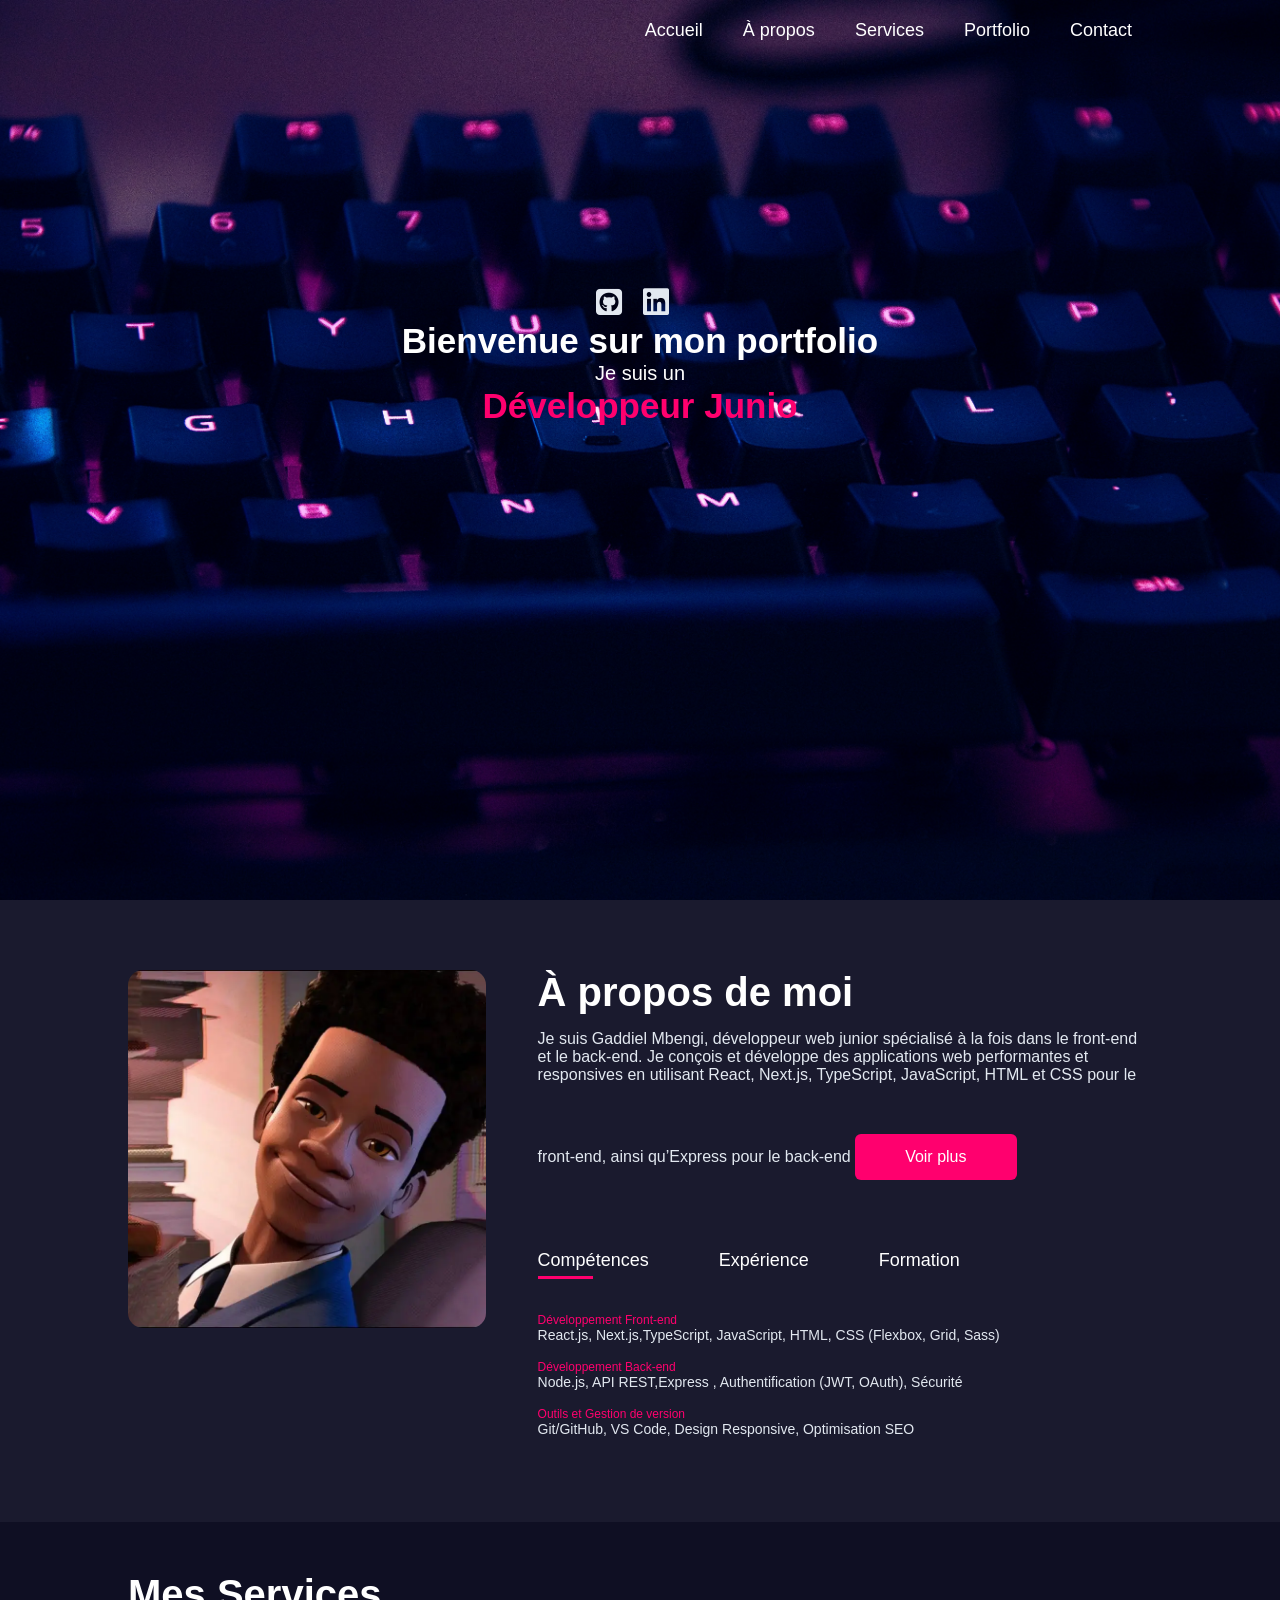
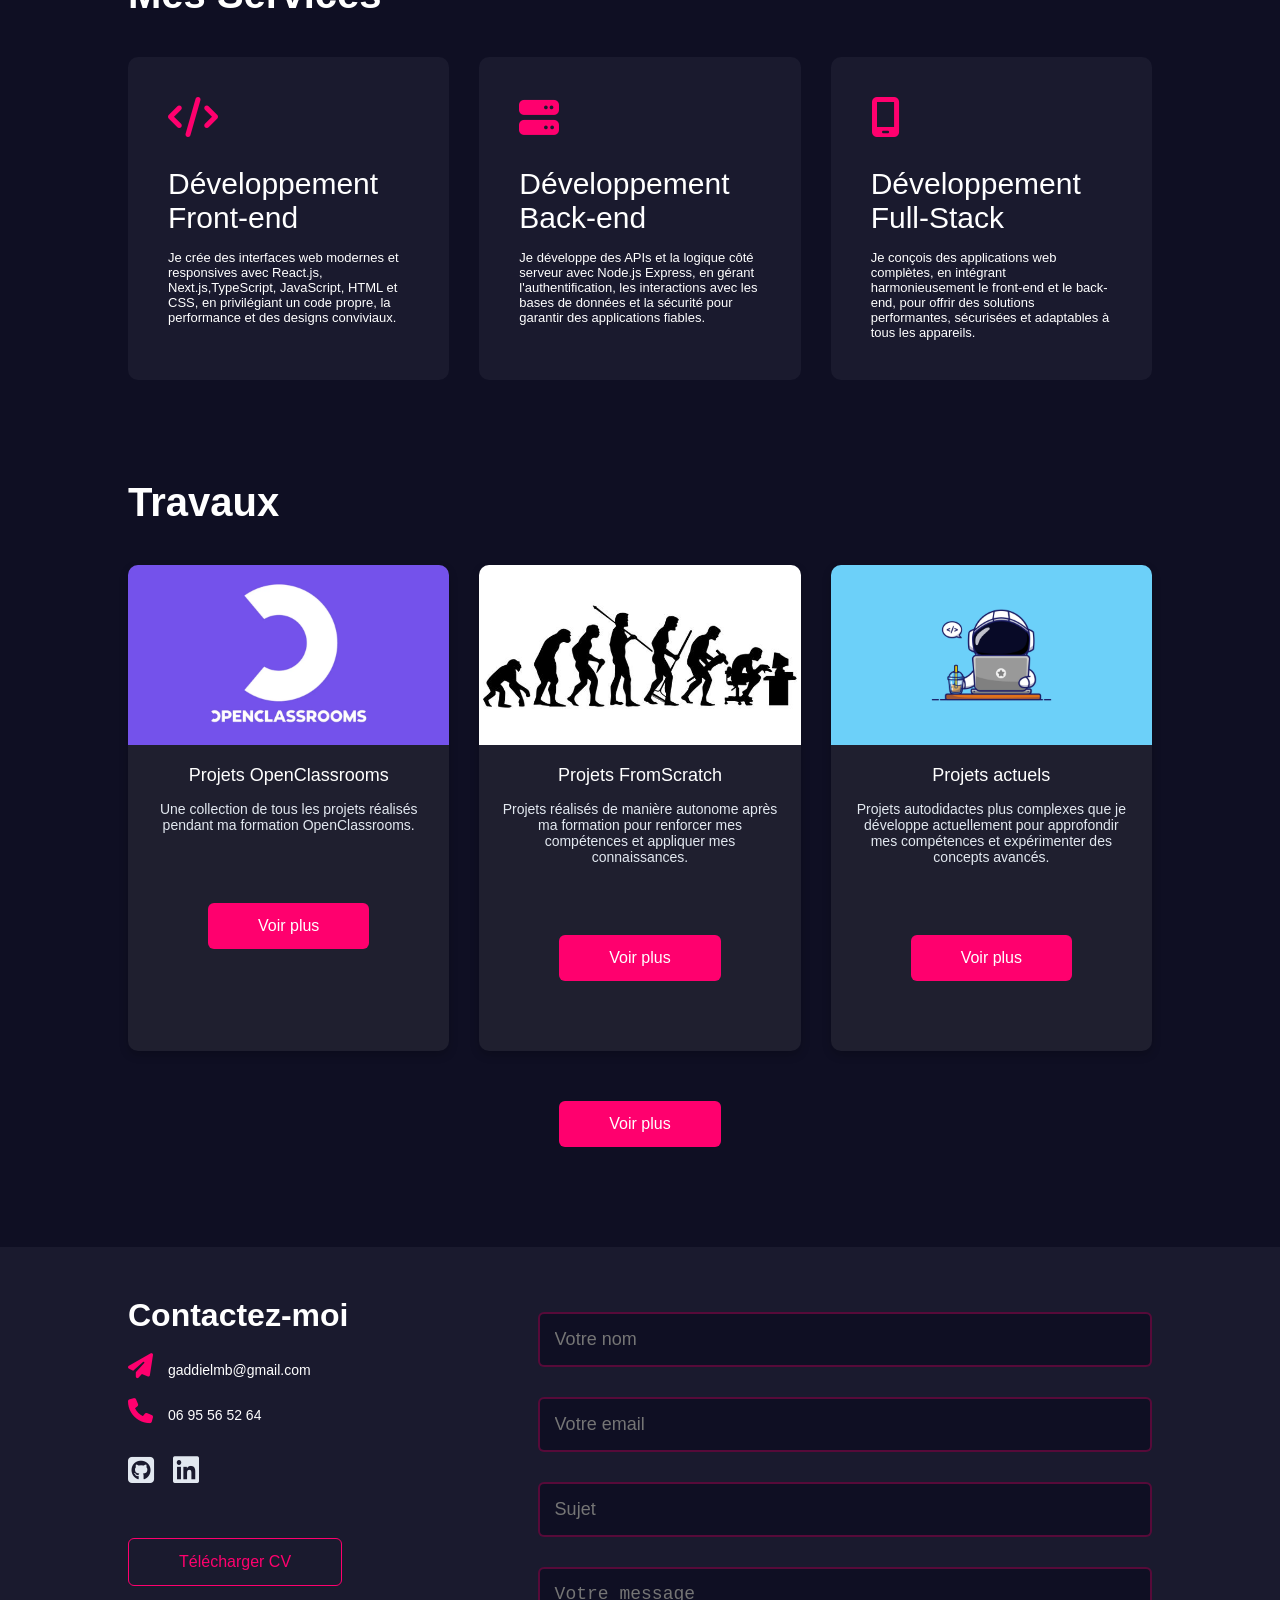
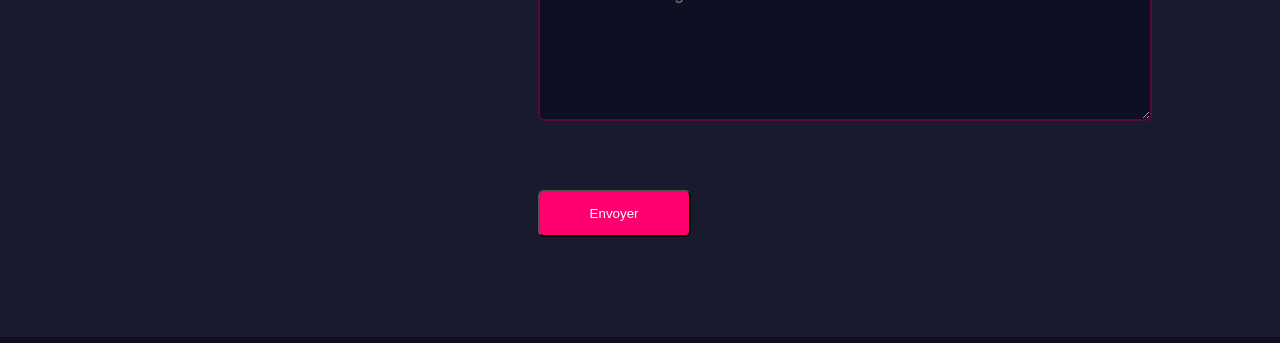
==== commit f411bd49: "Add link" ====
--- a/index.html
+++ b/index.html
@@ -28,8 +28,12 @@
         </nav>
         <div id="header-text">
           <div class="social-icons">
-            <a href="#"><i class="fa-brands fa-square-github"></i></a>
-            <a href="#"><i class="fa-brands fa-linkedin"></i></a>
+            <a href="https://github.com/Gaddmb" target="_blank"
+              ><i class="fa-brands fa-square-github"></i
+            ></a>
+            <a href="https://www.linkedin.com/in/gaddielmb/" target="_blank"
+              ><i class="fa-brands fa-linkedin"></i
+            ></a>
           </div>
           <h3>Bienvenue sur mon portfolio</h3>
           <p>Je suis un</p>
@@ -111,10 +115,6 @@
 
             <div class="tab-contents" id="education">
               <ul>
-                <li>
-                  <span>2026 - 2027</span><br />Développeur d'application React
-                  (Full-Stack) – OpenClassrooms, Paris (Niveau 6, Bac+3/4)
-                </li>
                 <li>
                   <span>2023 - 2024</span><br />Développeur web & Intégrateur –
                   OpenClassrooms, Paris (Bac+2)
@@ -246,8 +246,12 @@
             <p><i class="fa-solid fa-paper-plane"> </i>gaddielmb@gmail.com</p>
             <p><i class="fa-solid fa-phone"> </i>06 95 56 52 64</p>
             <div class="social-icons">
-              <a href="#"><i class="fa-brands fa-square-github"></i></a>
-              <a href="#"><i class="fa-brands fa-linkedin"></i></a>
+              <a href="https://github.com/Gaddmb" target="_blank"
+                ><i class="fa-brands fa-square-github"></i
+              ></a>
+              <a href="https://www.linkedin.com/in/gaddielmb/" target="_blank"
+                ><i class="fa-brands fa-linkedin"></i
+              ></a>
             </div>
             <a href="img/Mbengi_Gaddiel_React.pdf" download class="btn btn2"
               >Télécharger CV</a
--- a/style.css
+++ b/style.css
@@ -57,7 +57,7 @@
   transition: all 0.3s ease;
 }
 
-nav ul.show {
+nav ul .show {
   transform: translateY(0);
   opacity: 1;
   visibility: visible;
@@ -102,6 +102,7 @@
   font-size: 24px;
   cursor: pointer;
 }
+
 #header-text {
   margin-top: 20%;
   font-size: 20px;
@@ -120,30 +121,6 @@
   font-size: 35px;
   margin-top: 0;
   line-height: 1.2;
-}
-
-#target {
-  margin-left: 1rem;
-  color: var(--accent);
-}
-
-#target::after {
-  content: "";
-  height: 3rem;
-  width: 5px;
-  background: var(--accent);
-  animation: anim 0.8s linear infinite;
-  margin-left: 5px;
-}
-
-@keyframes anim {
-  0%,
-  100% {
-    opacity: 1;
-  }
-  50% {
-    opacity: 0;
-  }
 }
 
 /** ------------- About ------------ */
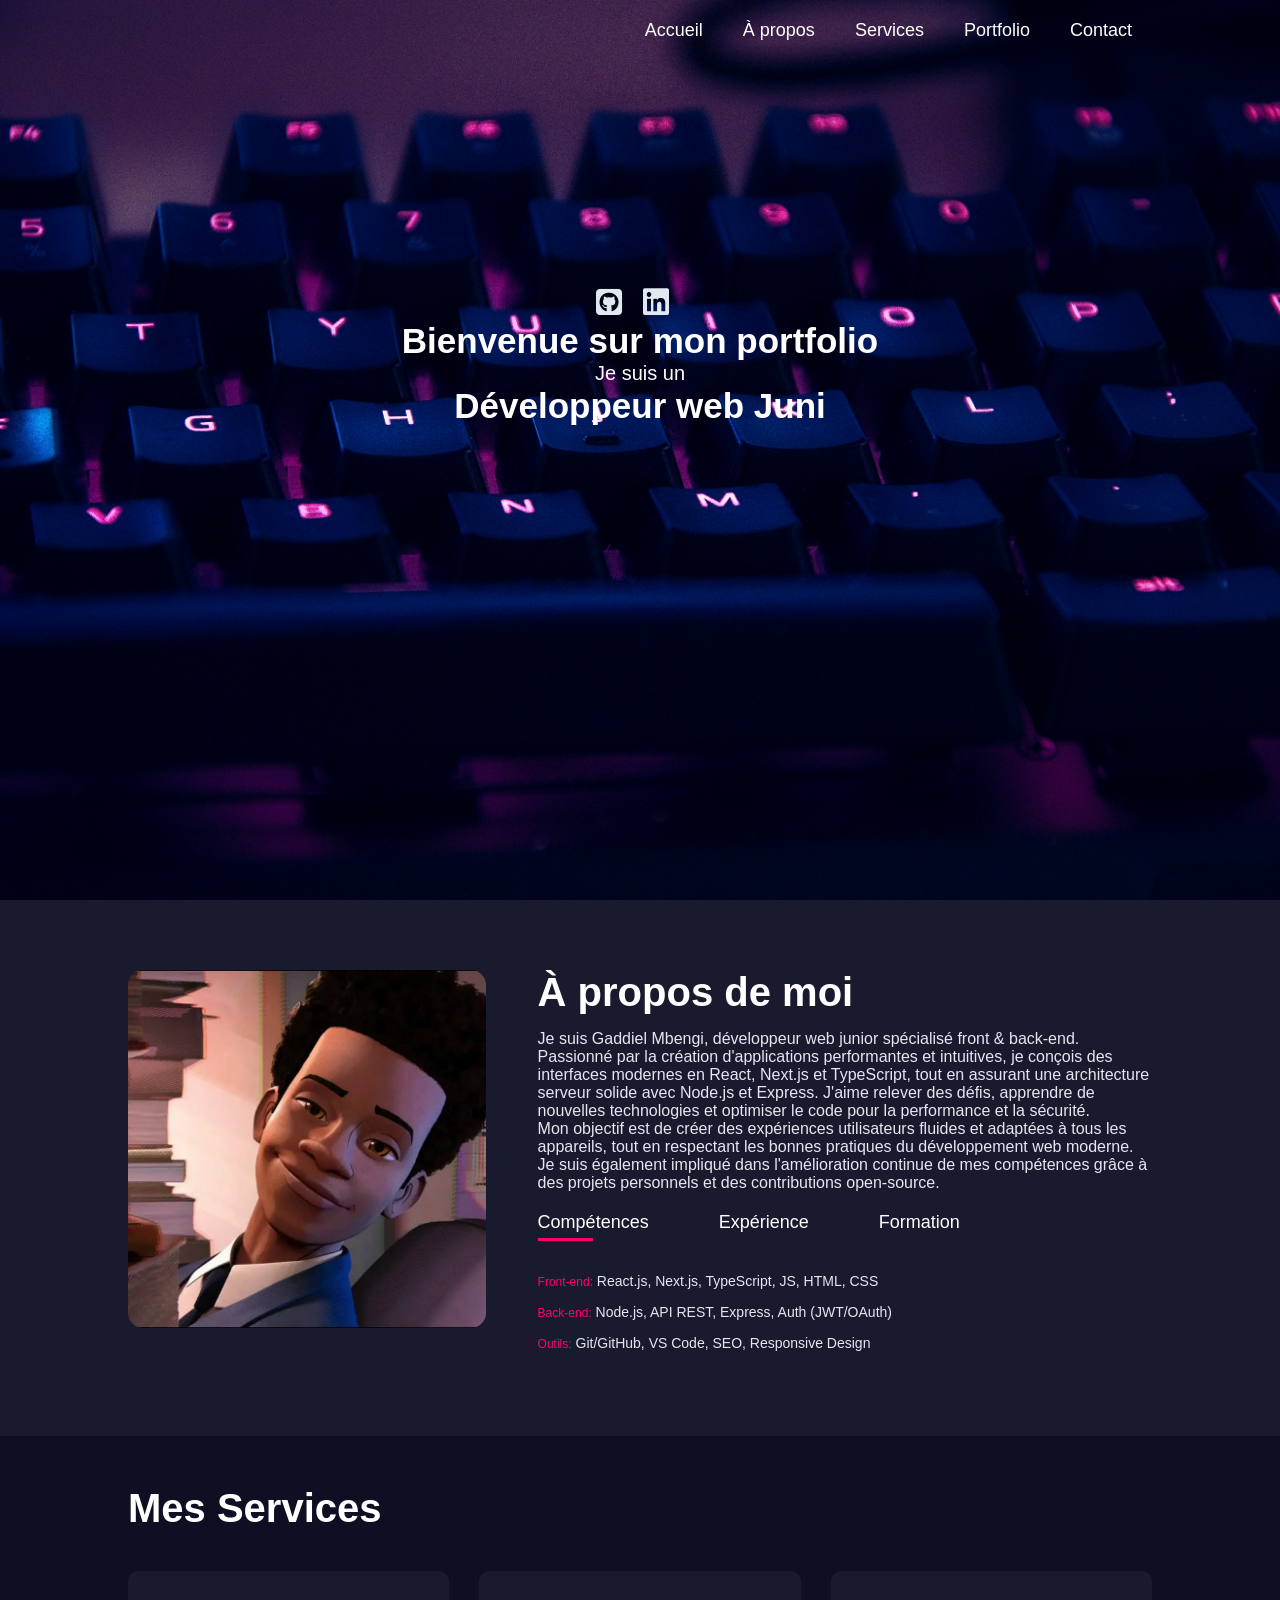
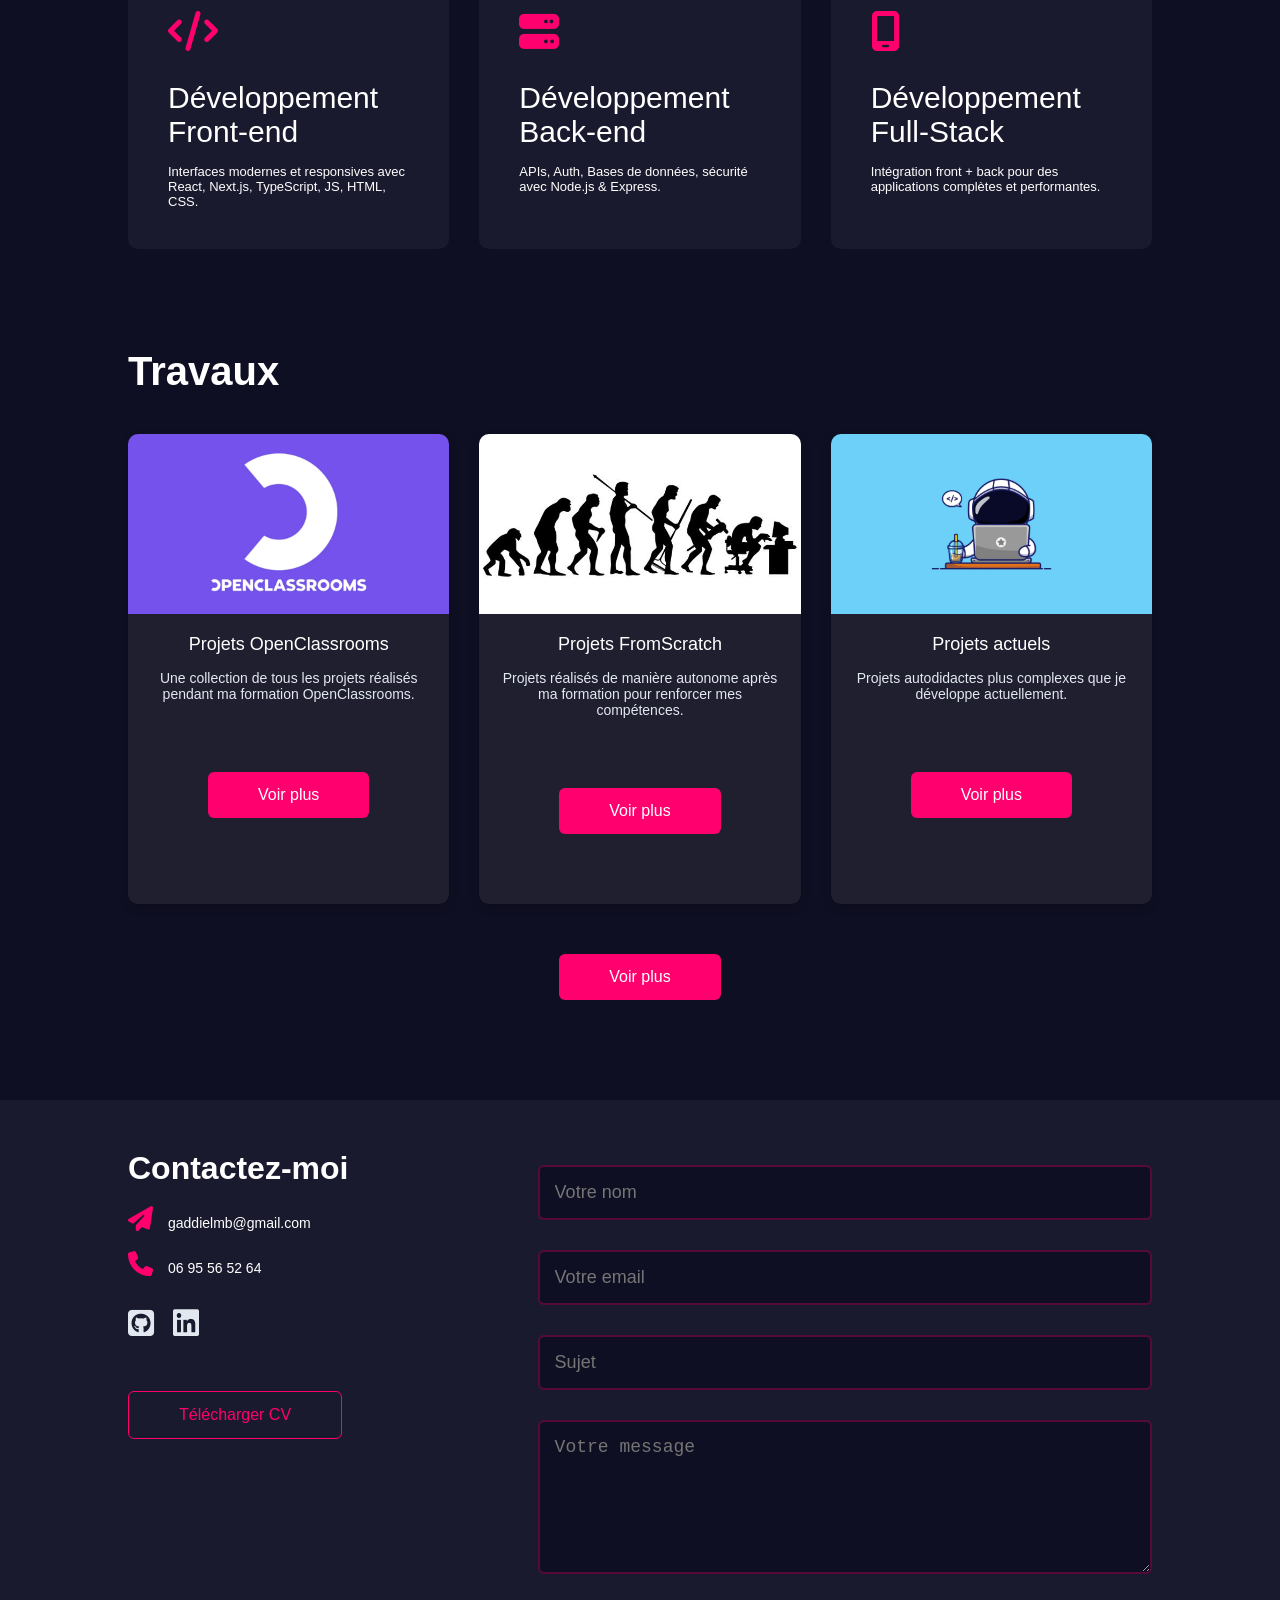
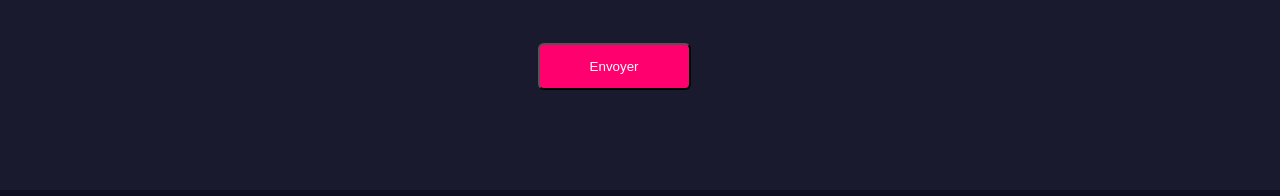
==== commit 32ffe63c: "MAJ du portfolio" ====
--- a/index.html
+++ b/index.html
@@ -18,14 +18,9 @@
       <div class="container">
         <nav>
           <button class="menu-toggle">☰</button>
-          <ul>
-            <li><a href="#home">Accueil</a></li>
-            <li><a href="#about">À propos</a></li>
-            <li><a href="#services">Services</a></li>
-            <li><a href="#portfolio">Portfolio</a></li>
-            <li><a href="#contact">Contact</a></li>
-          </ul>
+          <ul></ul>
         </nav>
+
         <div id="header-text">
           <div class="social-icons">
             <a href="https://github.com/Gaddmb" target="_blank"
@@ -42,8 +37,7 @@
       </div>
     </div>
 
-    <!-- ------------------- À propos ---------------------  -->
-
+    <!-- À propos -->
     <div id="about">
       <div class="container">
         <div class="row">
@@ -53,180 +47,42 @@
           <div class="about-col-2">
             <h1 class="sub-title">À propos de moi</h1>
             <p>
-              Je suis Gaddiel Mbengi, développeur web junior spécialisé à la
-              fois dans le front-end et le back-end. Je conçois et développe des
-              applications web performantes et responsives en utilisant React,
-              Next.js, TypeScript, JavaScript, HTML et CSS pour le front-end,
-              ainsi qu’Express pour le back-end
-              <a href="https://github.com/Gaddmb" class="btn" target="_blank"
-                >Voir plus</a
-              >
+              Je suis Gaddiel Mbengi, développeur web junior spécialisé front &
+              back-end. Passionné par la création d'applications performantes et
+              intuitives, je conçois des interfaces modernes en React, Next.js
+              et TypeScript, tout en assurant une architecture serveur solide
+              avec Node.js et Express. J'aime relever des défis, apprendre de
+              nouvelles technologies et optimiser le code pour la performance et
+              la sécurité.
+            </p>
+            <p>
+              Mon objectif est de créer des expériences utilisateurs fluides et
+              adaptées à tous les appareils, tout en respectant les bonnes
+              pratiques du développement web moderne. Je suis également impliqué
+              dans l'amélioration continue de mes compétences grâce à des
+              projets personnels et des contributions open-source.
             </p>
 
-            <div class="tab-titles">
-              <p class="tab-links active-link" data-tab="skills">Compétences</p>
-              <p class="tab-links" data-tab="experience">Expérience</p>
-              <p class="tab-links" data-tab="education">Formation</p>
-            </div>
-
-            <div class="tab-contents active-tab" id="skills">
-              <ul>
-                <li>
-                  <span>Développement Front-end</span><br />React.js,
-                  Next.js,TypeScript, JavaScript, HTML, CSS (Flexbox, Grid,
-                  Sass)
-                </li>
-                <li>
-                  <span>Développement Back-end</span><br />Node.js, API
-                  REST,Express , Authentification (JWT, OAuth), Sécurité
-                </li>
-                <li>
-                  <span>Outils et Gestion de version</span><br />Git/GitHub, VS
-                  Code, Design Responsive, Optimisation SEO
-                </li>
-              </ul>
-            </div>
-
-            <div class="tab-contents" id="experience">
-              <ul>
-                <li>
-                  <span>Sept 2024 - Déc 2024</span><br />Stagiaire en
-                  développement Front-end chez Alexandre Martinet (Remote) –
-                  Intégration de pages responsives, correction de bugs,
-                  utilisation de Git/GitHub
-                </li>
-                <li>
-                  <span>Juil 2018 - Sep 2022</span><br />Assistant Manager chez
-                  Bagelstein – Supervision d'équipe, gestion des stocks, service
-                  client
-                </li>
-                <li>
-                  <span>Nov 2015 - Jan 2016</span><br />Stagiaire support
-                  informatique chez C31 – Maintenance et configuration des
-                  systèmes informatiques
-                </li>
-                <li>
-                  <span>Jan 2015 - Mar 2015</span><br />Stagiaire support
-                  technique chez La Dila – Support de premier niveau,
-                  installation et dépannage
-                </li>
-              </ul>
-            </div>
-
-            <div class="tab-contents" id="education">
-              <ul>
-                <li>
-                  <span>2023 - 2024</span><br />Développeur web & Intégrateur –
-                  OpenClassrooms, Paris (Bac+2)
-                </li>
-                <li>
-                  <span>2016</span><br />Bac Pro – Lycée Louis Armand, Paris
-                  (Mention Assez Bien)
-                </li>
-              </ul>
-            </div>
+            <div class="tab-titles"></div>
+            <div class="tab-contents-container"></div>
           </div>
         </div>
       </div>
     </div>
 
-    <!-- ------ Services --------------------- -->
-
+    <!-- Services -->
     <div id="services">
       <div class="container">
         <h1 class="sub-title">Mes Services</h1>
-        <div class="services-list">
-          <div>
-            <i class="fa-solid fa-code"></i>
-            <h2>Développement Front-end</h2>
-            <p>
-              Je crée des interfaces web modernes et responsives avec React.js,
-              Next.js,TypeScript, JavaScript, HTML et CSS, en privilégiant un
-              code propre, la performance et des designs conviviaux.
-            </p>
-          </div>
-          <div>
-            <i class="fa-solid fa-server"></i>
-            <h2>Développement Back-end</h2>
-            <p>
-              Je développe des APIs et la logique côté serveur avec Node.js
-              Express, en gérant l'authentification, les interactions avec les
-              bases de données et la sécurité pour garantir des applications
-              fiables.
-            </p>
-          </div>
-          <div>
-            <i class="fa-solid fa-mobile-screen"></i>
-            <h2>Développement Full-Stack</h2>
-            <p>
-              Je conçois des applications web complètes, en intégrant
-              harmonieusement le front-end et le back-end, pour offrir des
-              solutions performantes, sécurisées et adaptables à tous les
-              appareils.
-            </p>
-          </div>
-        </div>
+        <div class="services-list"></div>
       </div>
     </div>
 
-    <!-- ----------- Portfolio --------------------- -->
-
+    <!-- Portfolio -->
     <div id="portfolio">
       <div class="container">
         <h1 class="sub-title">Travaux</h1>
-        <div class="work-list">
-          <div class="card">
-            <img src="img/openclass.webp" alt="Projets OpenClassrooms" />
-            <div class="card-content">
-              <h3>Projets OpenClassrooms</h3>
-              <p>
-                Une collection de tous les projets réalisés pendant ma formation
-                OpenClassrooms.
-              </p>
-              <a
-                href="https://github.com/Gaddmb/Openclassrooms"
-                target="_blank"
-                class="btn"
-                >Voir plus</a
-              >
-            </div>
-          </div>
-
-          <div class="card">
-            <img src="img/Evo.jpg" alt="Projets FromScratch" />
-            <div class="card-content">
-              <h3>Projets FromScratch</h3>
-              <p>
-                Projets réalisés de manière autonome après ma formation pour
-                renforcer mes compétences et appliquer mes connaissances.
-              </p>
-              <a
-                href="https://github.com/Gaddmb/FromScratch"
-                target="_blank"
-                class="btn"
-                >Voir plus</a
-              >
-            </div>
-          </div>
-
-          <div class="card">
-            <img src="img/Astro.webp" alt="Projets actuels" />
-            <div class="card-content">
-              <h3>Projets actuels</h3>
-              <p>
-                Projets autodidactes plus complexes que je développe
-                actuellement pour approfondir mes compétences et expérimenter
-                des concepts avancés.
-              </p>
-              <a
-                href="https://github.com/Gaddmb/Current-projet-HTML-CSS-and-JS"
-                target="_blank"
-                class="btn"
-                >Voir plus</a
-              >
-            </div>
-          </div>
-        </div>
+        <div class="work-list"></div>
         <a
           href="https://github.com/Gaddmb?tab=repositories"
           class="btn btn-global"
@@ -236,8 +92,7 @@
       </div>
     </div>
 
-    <!-- ----------------------- Contact --------------------- -->
-
+    <!-- Contact -->
     <div id="contact">
       <div class="container">
         <div class="row">
@@ -278,6 +133,7 @@
         </div>
       </div>
     </div>
+
     <script src="script.js"></script>
   </body>
 </html>
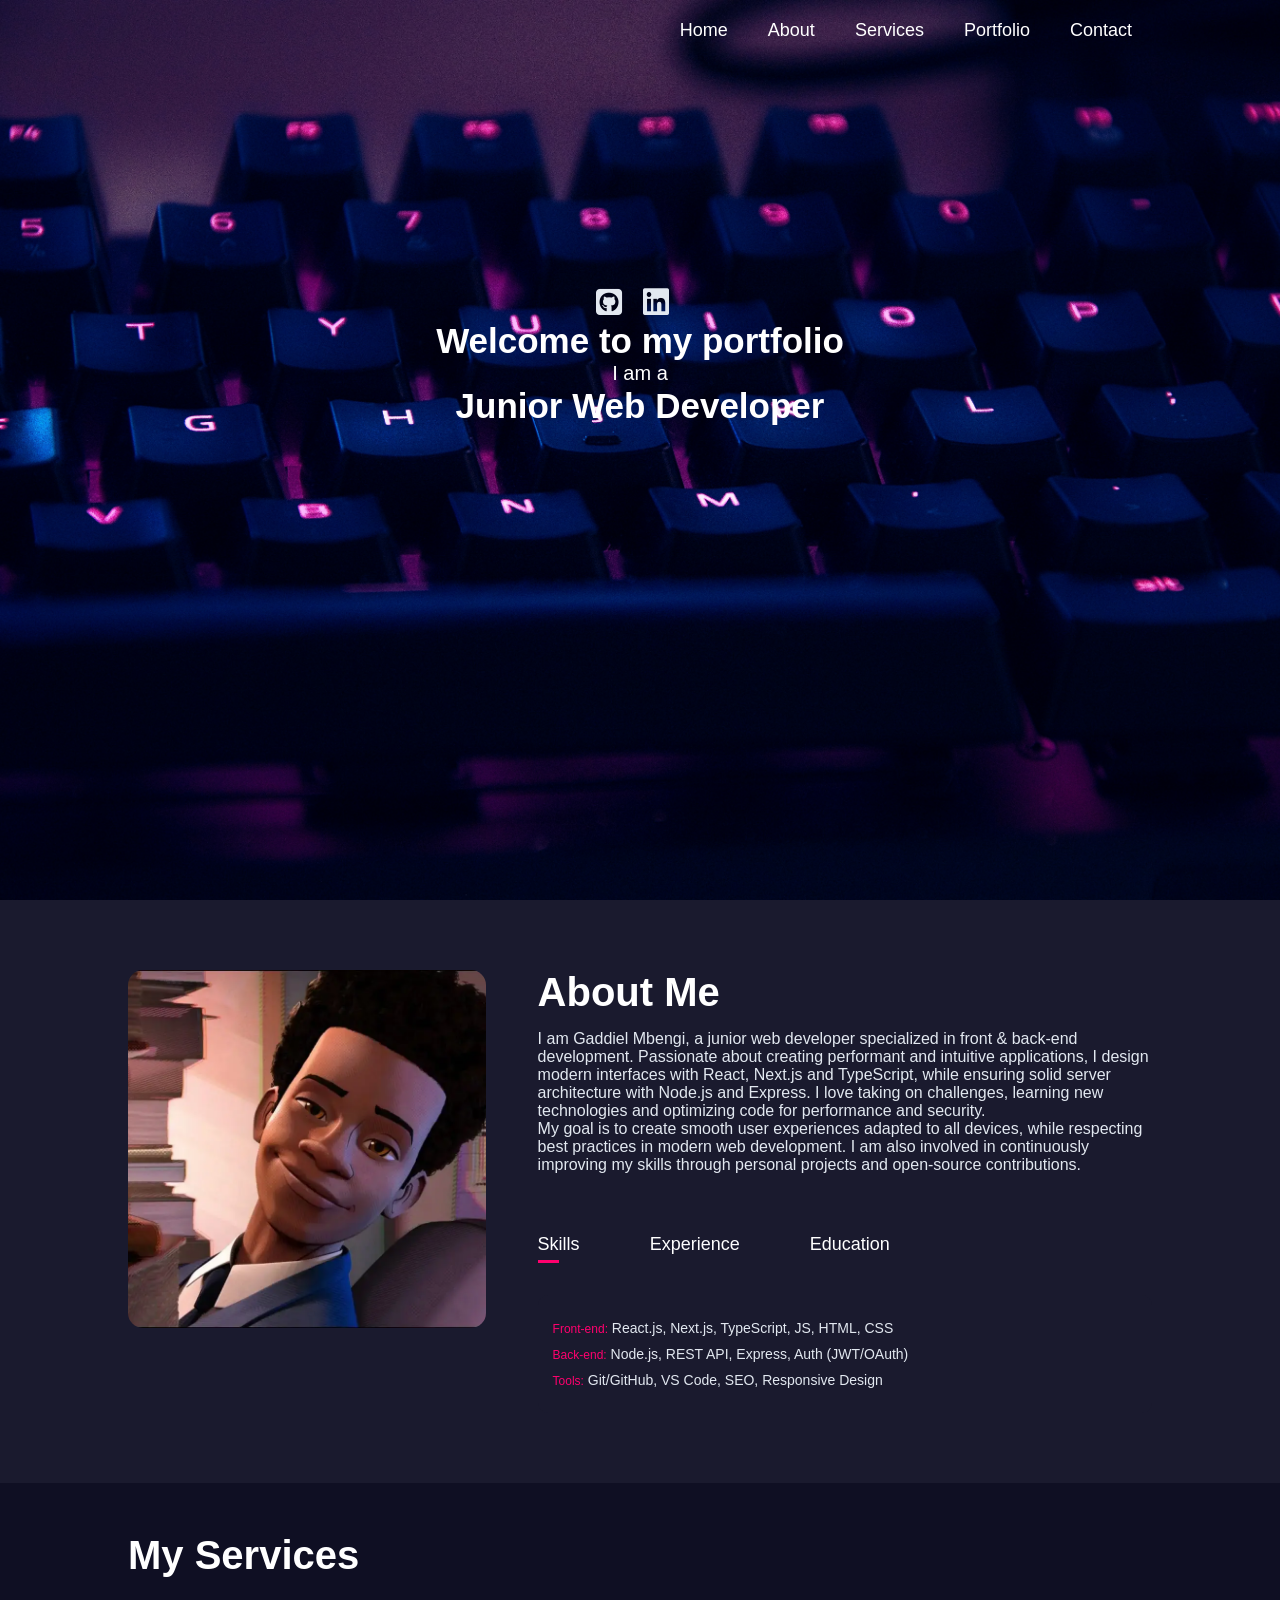
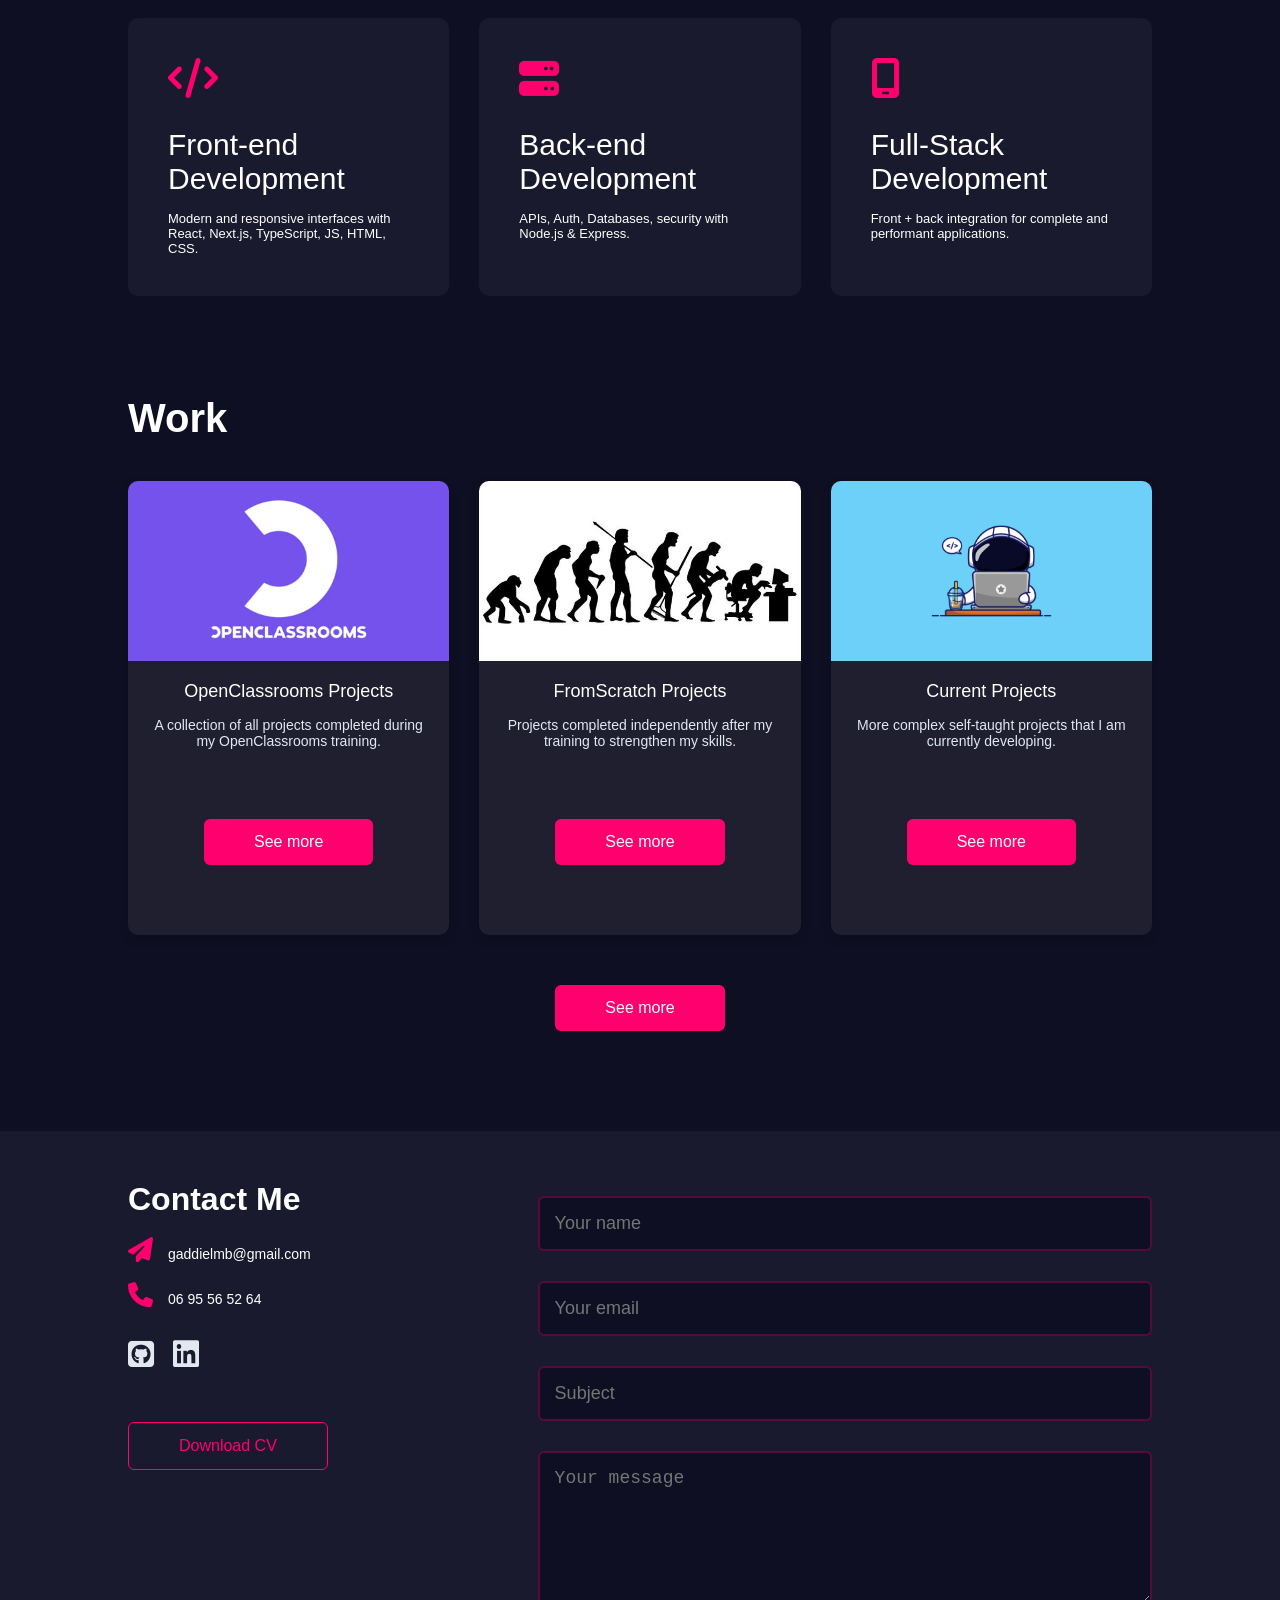
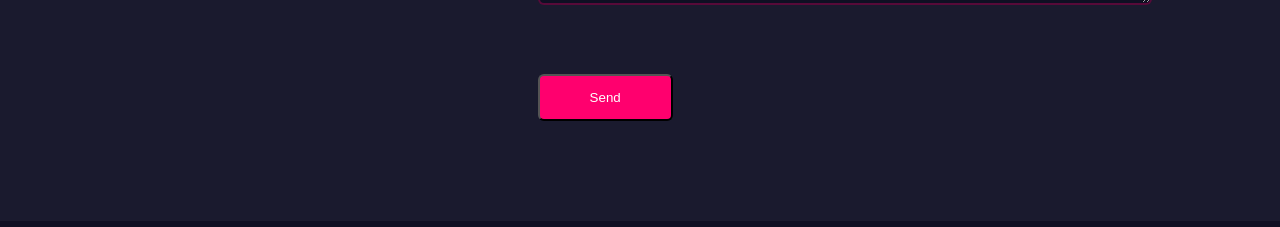
==== commit 1bccf1c3: "Correction" ====
--- a/index.html
+++ b/index.html
@@ -1,5 +1,5 @@
 <!DOCTYPE html>
-<html lang="fr">
+<html lang="en">
   <head>
     <meta charset="UTF-8" />
     <meta name="viewport" content="width=device-width, initial-scale=1.0" />
@@ -30,37 +30,35 @@
               ><i class="fa-brands fa-linkedin"></i
             ></a>
           </div>
-          <h3>Bienvenue sur mon portfolio</h3>
-          <p>Je suis un</p>
+          <h3>Welcome to my portfolio</h3>
+          <p>I am a</p>
           <h3 id="target"></h3>
         </div>
       </div>
     </div>
 
-    <!-- À propos -->
+    <!-- About -->
     <div id="about">
       <div class="container">
         <div class="row">
           <div class="about-col-1">
-            <img src="img/Koumo.webp" alt="profil" />
+            <img src="img/Koumo.webp" alt="profile" />
           </div>
           <div class="about-col-2">
-            <h1 class="sub-title">À propos de moi</h1>
+            <h1 class="sub-title">About Me</h1>
             <p>
-              Je suis Gaddiel Mbengi, développeur web junior spécialisé front &
-              back-end. Passionné par la création d'applications performantes et
-              intuitives, je conçois des interfaces modernes en React, Next.js
-              et TypeScript, tout en assurant une architecture serveur solide
-              avec Node.js et Express. J'aime relever des défis, apprendre de
-              nouvelles technologies et optimiser le code pour la performance et
-              la sécurité.
+              I am Gaddiel Mbengi, a junior web developer specialized in front &
+              back-end development. Passionate about creating performant and
+              intuitive applications, I design modern interfaces with React,
+              Next.js and TypeScript, while ensuring solid server architecture
+              with Node.js and Express. I love taking on challenges, learning
+              new technologies and optimizing code for performance and security.
             </p>
             <p>
-              Mon objectif est de créer des expériences utilisateurs fluides et
-              adaptées à tous les appareils, tout en respectant les bonnes
-              pratiques du développement web moderne. Je suis également impliqué
-              dans l'amélioration continue de mes compétences grâce à des
-              projets personnels et des contributions open-source.
+              My goal is to create smooth user experiences adapted to all
+              devices, while respecting best practices in modern web
+              development. I am also involved in continuously improving my
+              skills through personal projects and open-source contributions.
             </p>
 
             <div class="tab-titles"></div>
@@ -73,7 +71,7 @@
     <!-- Services -->
     <div id="services">
       <div class="container">
-        <h1 class="sub-title">Mes Services</h1>
+        <h1 class="sub-title">My Services</h1>
         <div class="services-list"></div>
       </div>
     </div>
@@ -81,13 +79,13 @@
     <!-- Portfolio -->
     <div id="portfolio">
       <div class="container">
-        <h1 class="sub-title">Travaux</h1>
+        <h1 class="sub-title">Work</h1>
         <div class="work-list"></div>
         <a
           href="https://github.com/Gaddmb?tab=repositories"
           class="btn btn-global"
           target="_blank"
-          >Voir plus</a
+          >See more</a
         >
       </div>
     </div>
@@ -97,7 +95,7 @@
       <div class="container">
         <div class="row">
           <div class="contact-left">
-            <h1>Contactez-moi</h1>
+            <h1>Contact Me</h1>
             <p><i class="fa-solid fa-paper-plane"> </i>gaddielmb@gmail.com</p>
             <p><i class="fa-solid fa-phone"> </i>06 95 56 52 64</p>
             <div class="social-icons">
@@ -109,25 +107,25 @@
               ></a>
             </div>
             <a href="img/Mbengi_Gaddiel_React.pdf" download class="btn btn2"
-              >Télécharger CV</a
+              >Download CV</a
             >
           </div>
           <div class="contact-right">
             <form>
-              <input type="text" name="Name" placeholder="Votre nom" required />
+              <input type="text" name="Name" placeholder="Your name" required />
               <input
                 type="email"
                 name="Email"
-                placeholder="Votre email"
+                placeholder="Your email"
                 required
               />
-              <input type="text" placeholder="Sujet" />
+              <input type="text" placeholder="Subject" />
               <textarea
                 name="Message"
                 rows="6"
-                placeholder="Votre message"
+                placeholder="Your message"
               ></textarea>
-              <button type="submit" class="btn">Envoyer</button>
+              <button type="submit" class="btn">Send</button>
             </form>
           </div>
         </div>
--- a/style.css
+++ b/style.css
@@ -123,8 +123,7 @@
   line-height: 1.2;
 }
 
-/** ------------- About ------------ */
-
+/* ----------------- À propos ----------------- */
 #about {
   padding: 60px 0;
   color: var(--text-secondary);
@@ -159,6 +158,7 @@
   text-align: center;
 }
 
+/* ----------------- Tabs ----------------- */
 .tab-titles {
   display: flex;
   flex-wrap: wrap;
@@ -174,9 +174,10 @@
   position: relative;
   padding: 10px;
   color: var(--text-main);
-}
-
-.tab-links:after {
+  transition: color 0.3s;
+}
+
+.tab-links::after {
   content: "";
   width: 0;
   height: 3px;
@@ -185,30 +186,44 @@
   left: 50%;
   bottom: 0;
   transform: translateX(-50%);
-  transition: 0.5s;
+  transition: width 0.5s;
 }
 
 .tab-links.active-link::after {
   width: 80%;
 }
 
+.tab-links:hover {
+  color: var(--accent);
+}
+
+.tab-contents-container {
+  max-width: 800px;
+  margin: 0 auto;
+}
+
+.tab-contents {
+  display: none; /* le JS affichera le tab actif */
+  padding: 15px;
+  background-color: var(--secondary-bg);
+  border-radius: 10px;
+  color: var(--text-secondary);
+  transition: opacity 0.3s;
+}
+
+.tab-contents ul {
+  list-style: none;
+  padding-left: 0;
+}
+
 .tab-contents ul li {
-  list-style: none;
-  margin: 15px 0;
+  margin: 10px 0;
   font-size: 14px;
 }
 
 .tab-contents ul li span {
   color: var(--accent);
   font-size: 12px;
-}
-
-.tab-contents {
-  display: none;
-}
-
-.tab-contents.active-tab {
-  display: block;
 }
 
 /** ------------- Services ------------ */
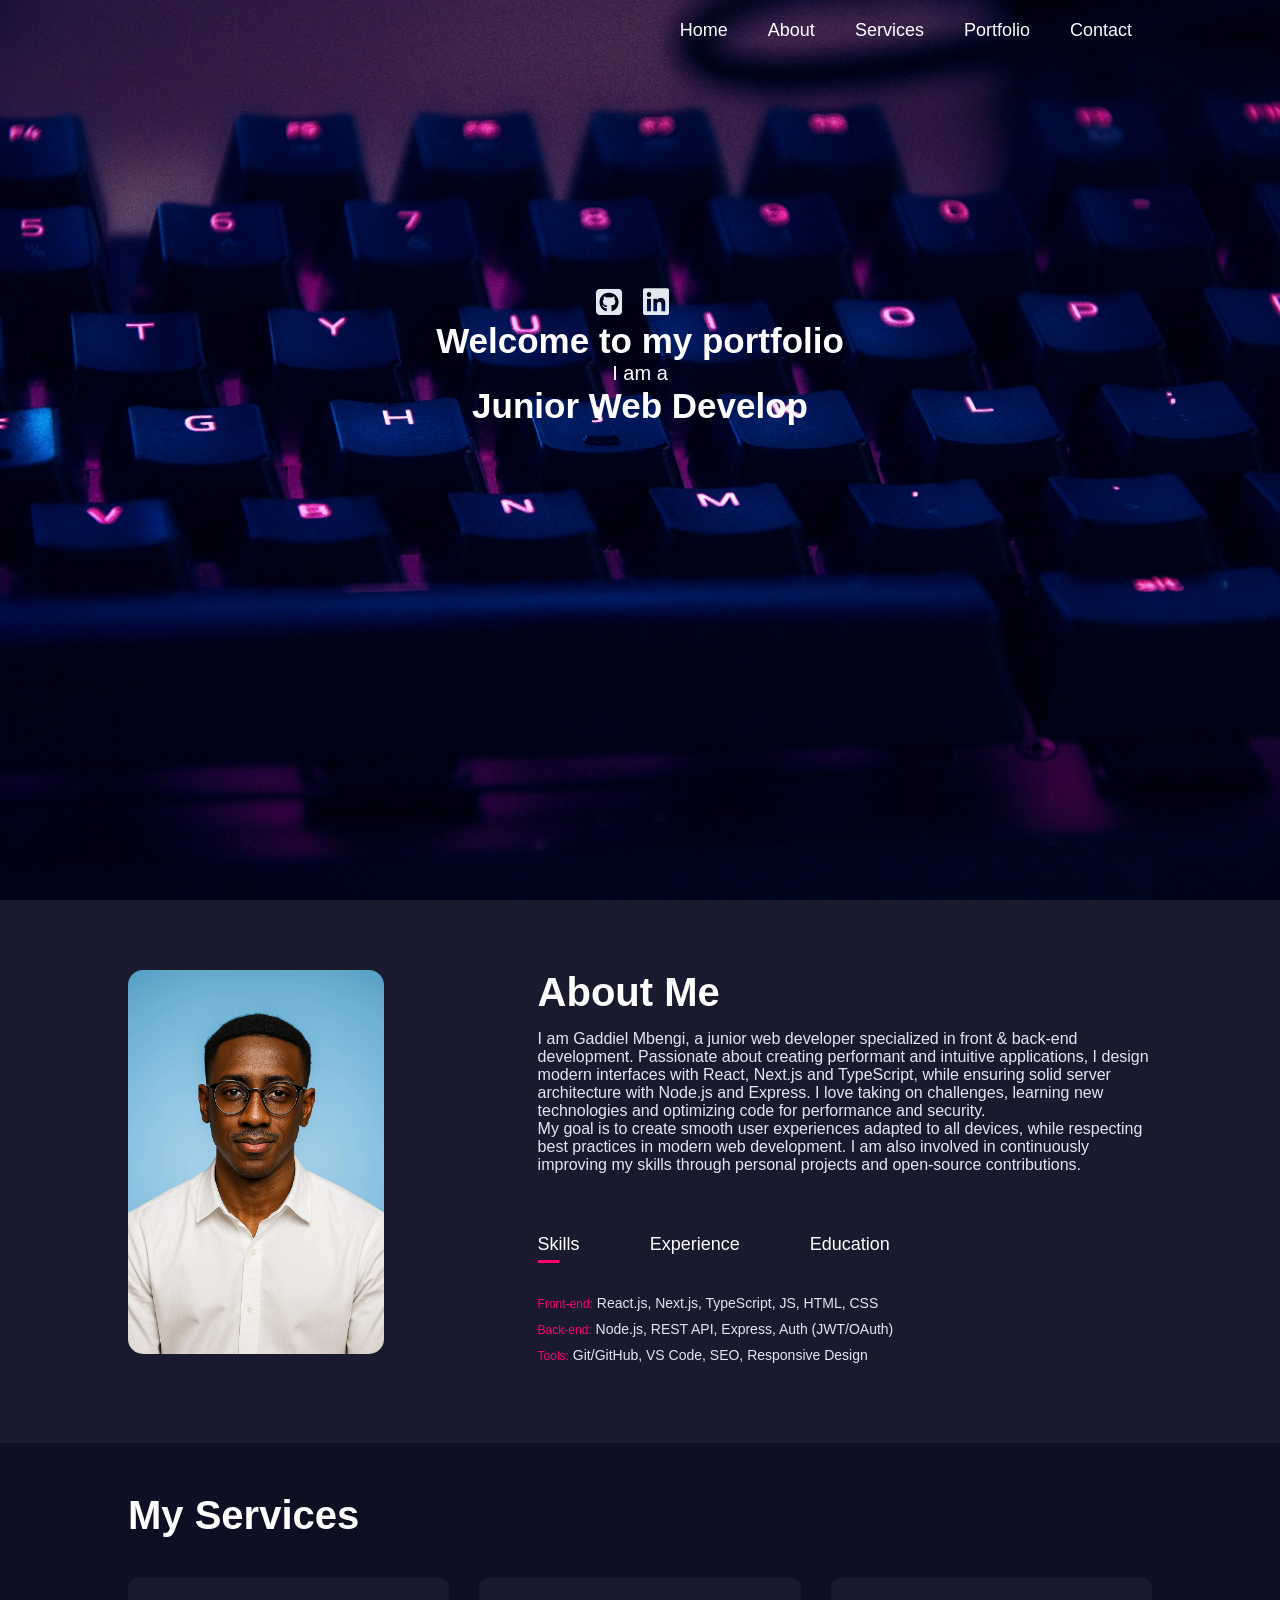
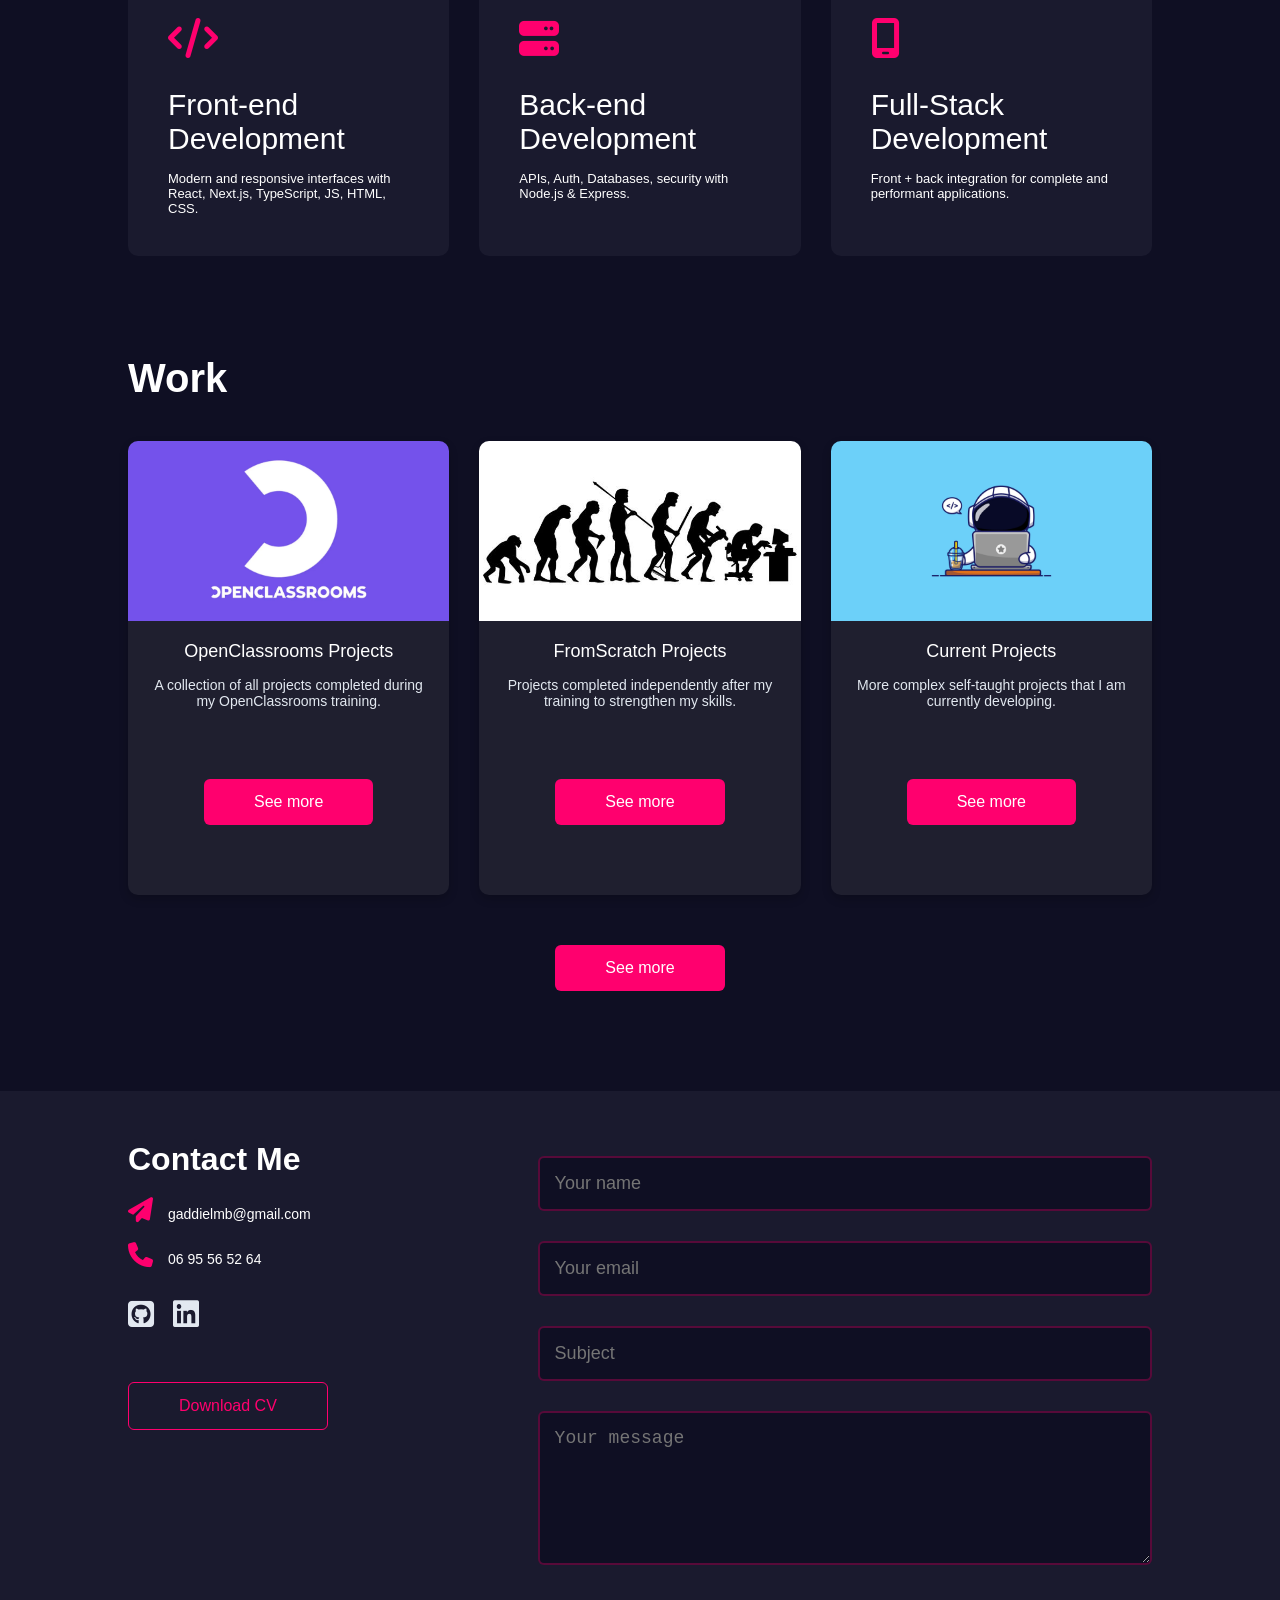
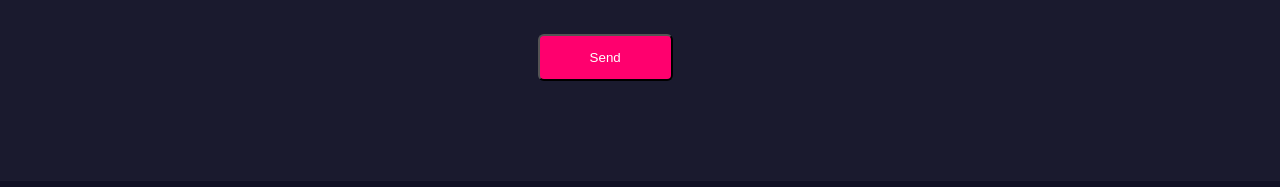
==== commit 654db481: "Update picture" ====
--- a/index.html
+++ b/index.html
@@ -42,7 +42,7 @@
       <div class="container">
         <div class="row">
           <div class="about-col-1">
-            <img src="img/Koumo.webp" alt="profile" />
+            <img src="img/Portrait.webp" alt="profile" />
           </div>
           <div class="about-col-2">
             <h1 class="sub-title">About Me</h1>
--- a/style.css
+++ b/style.css
@@ -204,7 +204,6 @@
 
 .tab-contents {
   display: none; /* le JS affichera le tab actif */
-  padding: 15px;
   background-color: var(--secondary-bg);
   border-radius: 10px;
   color: var(--text-secondary);
@@ -551,7 +550,7 @@
   }
 
   .about-col-1 {
-    flex-basis: 35%;
+    flex-basis: 25%;
     text-align: left;
   }
 
